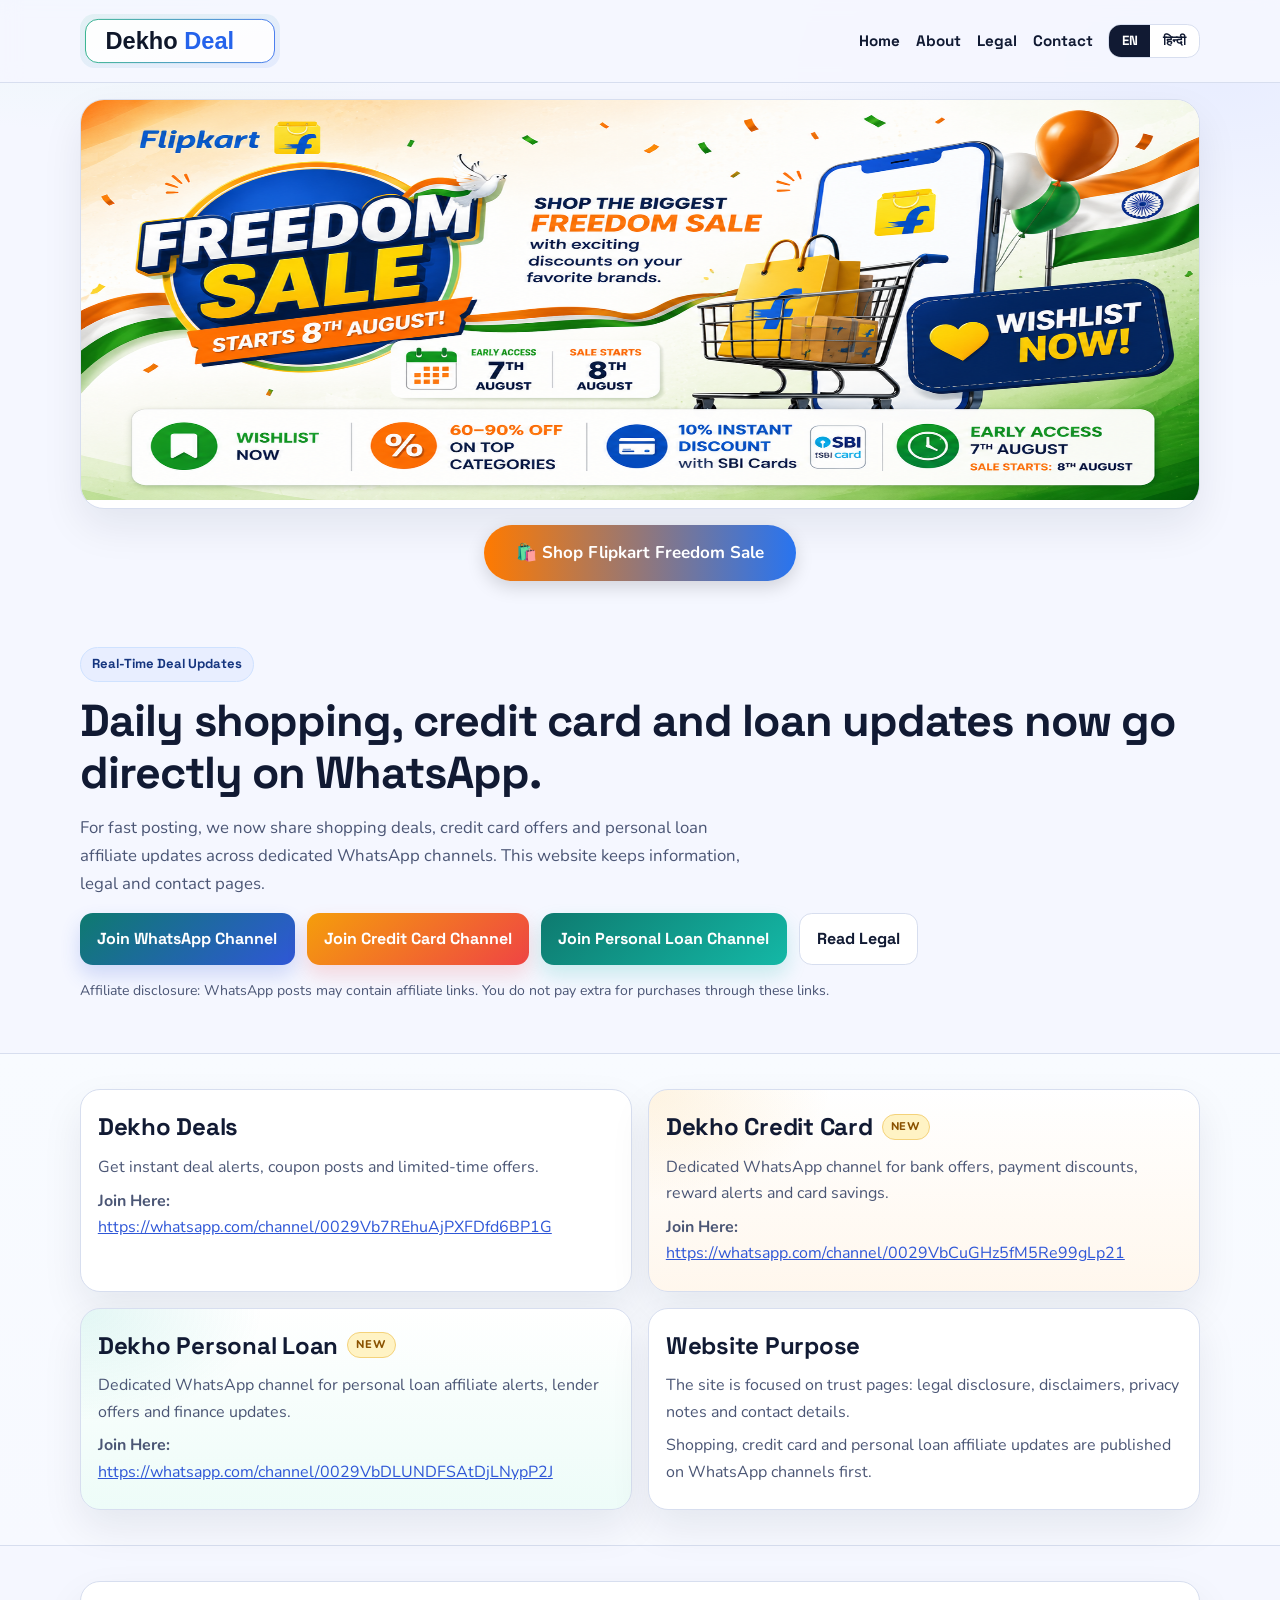
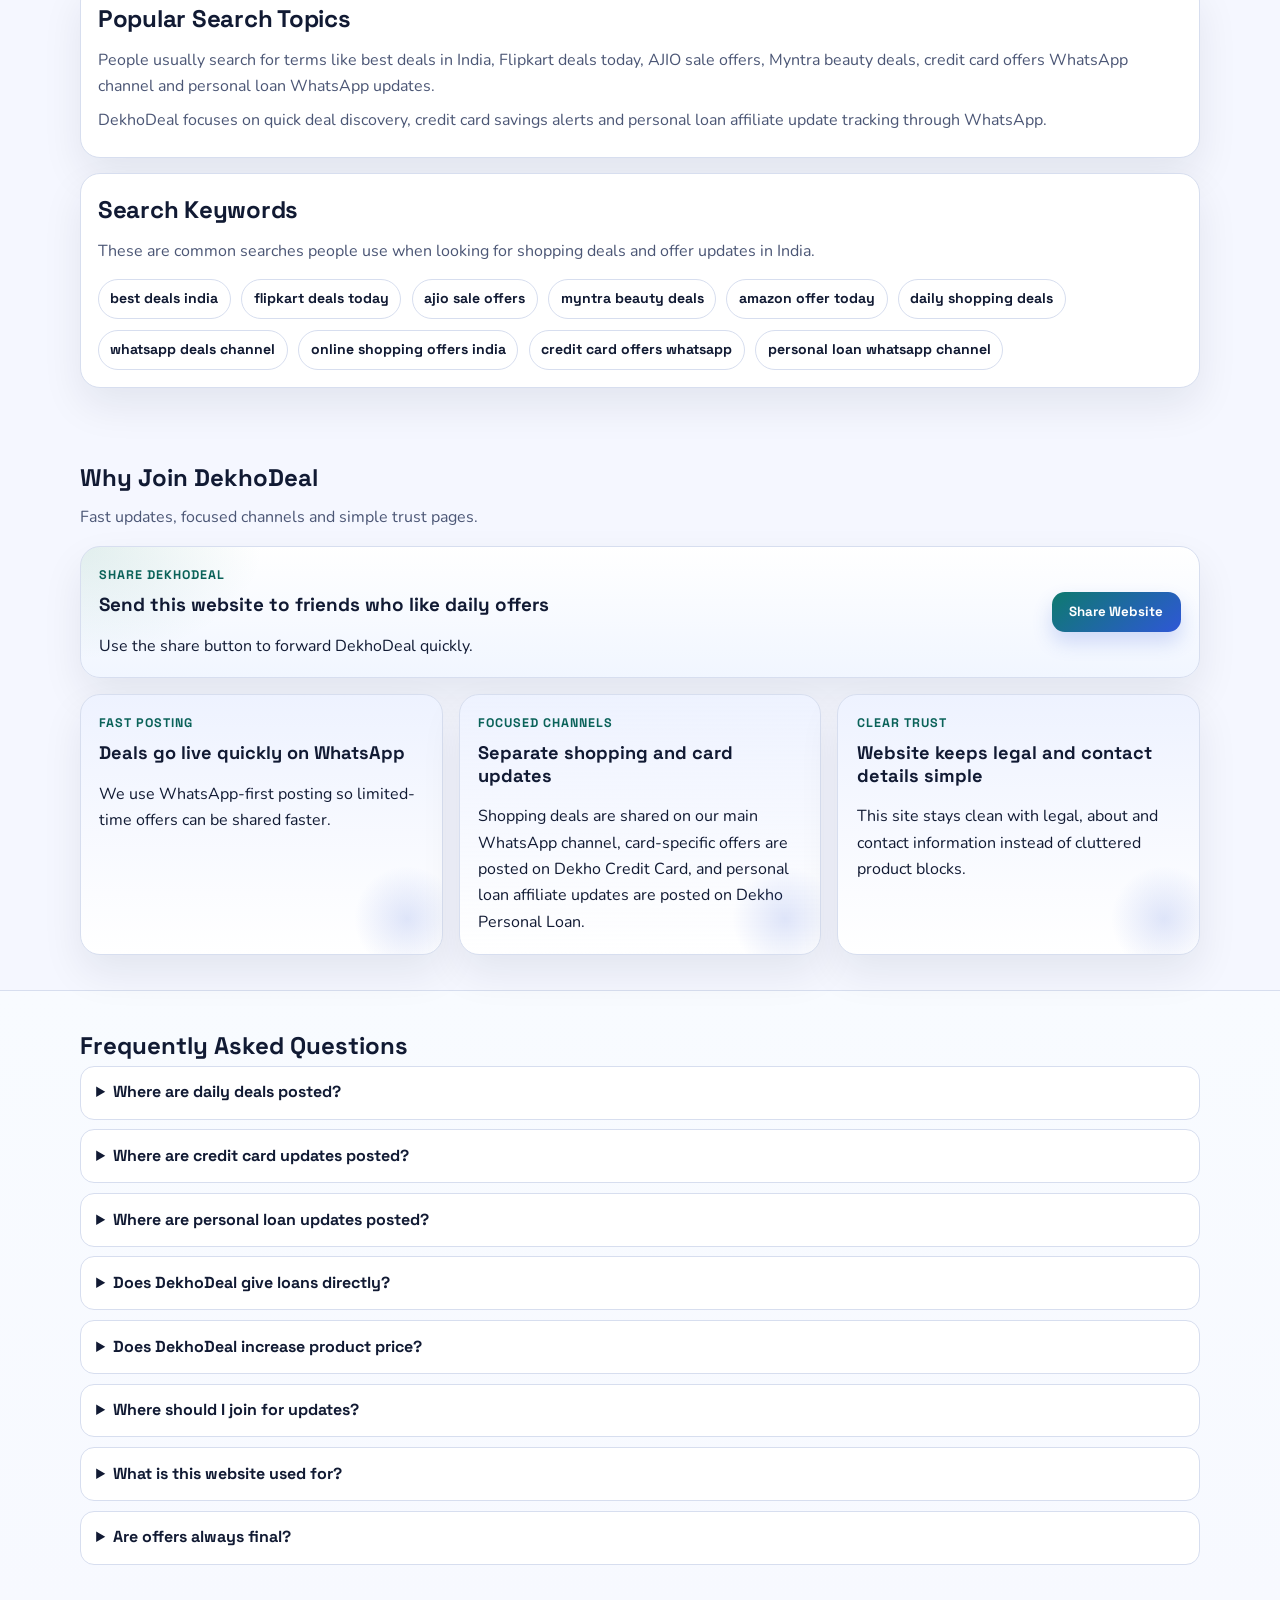
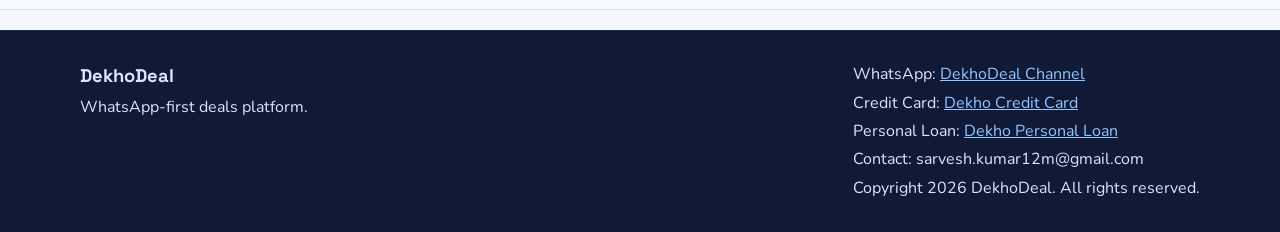
==== index.html @ 7fcf8aa0 "Add files via upload" ====
﻿<!doctype html>
<html lang="en">
<head>
  <meta charset="utf-8" />
  <meta name="viewport" content="width=device-width, initial-scale=1" />
  <title>DekhoDeal | Shopping Deals, Credit Card & Personal Loan WhatsApp Channels India</title>
  <meta name="description" content="DekhoDeal shares shopping deals, credit card offers and personal loan affiliate updates in India on WhatsApp. Get Flipkart, AJIO, Myntra, bank offers and finance alerts in real time." />
  <meta name="keywords" content="best deals india, whatsapp deals channel, credit card offers whatsapp, personal loan whatsapp channel, flipkart deals, ajio deals, myntra deals, shopping offers india, dekho deal" />
  <meta name="robots" content="index, follow" />
  <meta property="og:title" content="DekhoDeal | Shopping Deals, Credit Card & Personal Loan WhatsApp Channels India" />
  <meta property="og:description" content="Join DekhoDeal on WhatsApp for shopping deals, credit card offers and personal loan affiliate updates in real time." />
  <meta property="og:type" content="website" />
  <meta property="og:url" content="https://dekhodeal.website" />
  <meta name="theme-color" content="#0f172a" />
  <link rel="icon" type="image/svg+xml" href="favicon.svg" />
  <link rel="canonical" href="https://dekhodeal.website/" />
  <meta property="og:image" content="https://dekhodeal.website/social-share.svg" />
  <meta property="og:image:alt" content="DekhoDeal social share preview" />
  <meta property="og:site_name" content="DekhoDeal" />
  <meta name="twitter:card" content="summary_large_image" />
  <meta name="twitter:title" content="DekhoDeal | Shopping Deals, Credit Card & Personal Loan WhatsApp Channels India" />
  <meta name="twitter:description" content="Join DekhoDeal on WhatsApp for shopping deals, credit card offers and personal loan affiliate updates in real time." />
  <meta name="twitter:image" content="https://dekhodeal.website/social-share.svg" />
  <meta name="twitter:image:alt" content="DekhoDeal social share preview" />
  <link rel="stylesheet" href="styles.css" />
  <script type="application/ld+json">
  {
    "@context": "https://schema.org",
    "@type": "Organization",
    "name": "DekhoDeal",
    "url": "https://dekhodeal.website/",
    "logo": "https://dekhodeal.website/logo.svg",
    "sameAs": ["https://whatsapp.com/channel/0029Vb7REhuAjPXFDfd6BP1G", "https://whatsapp.com/channel/0029VbCuGHz5fM5Re99gLp21", "https://whatsapp.com/channel/0029VbDLUNDFSAtDjLNypP2J"],
    "founder": {
      "@type": "Person",
      "name": "Sarvesh Kumar"
    }
  }
  </script>
  <script type="application/ld+json">
  {
    "@context": "https://schema.org",
    "@type": "WebSite",
    "name": "DekhoDeal",
    "url": "https://dekhodeal.website/",
    "inLanguage": ["en", "hi"],
    "about": "Shopping deals and coupon updates in India"
  }
  </script>
  <script type="application/ld+json">
  {
    "@context": "https://schema.org",
    "@type": "FAQPage",
    "mainEntity": [
      {
        "@type": "Question",
        "name": "Where are daily deals posted?",
        "acceptedAnswer": {
          "@type": "Answer",
          "text": "Daily deals are posted on our WhatsApp channel."
        }
      },
      {
        "@type": "Question",
        "name": "Where should I join for updates?",
        "acceptedAnswer": {
          "@type": "Answer",
          "text": "Join the official DekhoDeal WhatsApp channel for daily shopping deals and savings updates."
        }
      },
      {
        "@type": "Question",
        "name": "What is this website used for?",
        "acceptedAnswer": {
          "@type": "Answer",
          "text": "This website is used for trust pages, legal information, contact details and channel links. Active deals are shared on WhatsApp."
        }
      },
      {
        "@type": "Question",
        "name": "Where are credit card updates posted?",
        "acceptedAnswer": {
          "@type": "Answer",
          "text": "Credit card specific updates are shared on our Dekho Credit Card WhatsApp channel."
        }
      },
      {
        "@type": "Question",
        "name": "Where are personal loan updates posted?",
        "acceptedAnswer": {
          "@type": "Answer",
          "text": "Personal loan affiliate updates are shared on our Dekho Personal Loan WhatsApp channel."
        }
      },
      {
        "@type": "Question",
        "name": "Does DekhoDeal increase product price?",
        "acceptedAnswer": {
          "@type": "Answer",
          "text": "No. Affiliate commission does not add extra cost for buyers."
        }
      },
      {
        "@type": "Question",
        "name": "Are offers always final?",
        "acceptedAnswer": {
          "@type": "Answer",
          "text": "No. Offer validity, stock, eligibility and benefits are always subject to merchant or brand terms."
        }
      }
    ]
  }
  </script>
</head>
<body>
  <a class="skip-link" href="#main-content">Skip to content</a>

  <header class="site-header">
    <div class="container">
      <div class="brand-row">
        <a href="/" class="brand-home" aria-label="DekhoDeal Home">
          <img src="logo.svg" class="site-logo" alt="DekhoDeal logo" width="220" height="60" />
        </a>
      </div>
      <button class="menu-toggle" type="button" aria-expanded="false" aria-label="Toggle menu">
        <span class="menu-icon" aria-hidden="true">☰</span> <span data-en="Menu" data-hi="मेन्यू">Menu</span>
      </button>
      <nav aria-label="Primary" class="primary-nav">
        <ul class="nav-list">
          <li><a href="/" data-en="Home" data-hi="होम">Home</a></li>
          <li><a href="/about.html" data-en="About" data-hi="अबाउट">About</a></li>
          <li><a href="/legal.html" data-en="Legal" data-hi="लीगल">Legal</a></li>
          <li><a href="/contact.html" data-en="Contact" data-hi="संपर्क">Contact</a></li>
        </ul>
        <div class="lang-toggle" aria-label="Language switch">
          <button type="button" class="lang-btn" data-lang-switch="en" aria-pressed="false">EN</button>
          <button type="button" class="lang-btn" data-lang-switch="hi" aria-pressed="false">हिन्दी</button>
        </div>
      </nav>
    </div>
  </header>

  <main id="main-content">
   <section class="promo-banner-section" aria-label="Featured promotion">
  <div class="container">

    <!-- Flipkart Freedom Sale Banner -->
    <a
      class="promo-banner-link"
      href="https://fkrt.co/ai3com"
      target="_blank"
      rel="noopener sponsored"
      data-en-title="Open Flipkart Freedom Sale"
      data-hi-title="Flipkart Freedom Sale खोलें"
      title="Open Flipkart Freedom Sale"
    >
      <img
        src="freedom-flipkart.png"
        class="freedom-banner-image"
        alt="Flipkart Freedom Sale – Starts 8th August"
        width="1123"
        height="400"
      />
    </a>

    <!-- Click Button -->
    <div class="promo-banner-cta">
      <a
        href="https://fkrt.co/ai3com"
        target="_blank"
        rel="noopener sponsored"
        class="freedom-sale-button"
      >
        🛍️ Shop Flipkart Freedom Sale
      </a>
    </div>

  </div>
</section>
    <section class="hero">
      <div class="container hero-grid one-col">
        <div>
          <p class="eyebrow" data-en="Real-Time Deal Updates" data-hi="रियल-टाइम डील अपडेट्स">Real-Time Deal Updates</p>
          <h1 data-en="Daily shopping, credit card and loan updates now go directly on WhatsApp." data-hi="अब सभी डेली डील्स सीधे व्हाट्सऐप पर पोस्ट होती हैं।">Daily shopping, credit card and loan updates now go directly on WhatsApp.</h1>
          <p class="hero-copy" data-en="For fast posting, we now share shopping deals, credit card offers and personal loan affiliate updates across dedicated WhatsApp channels. This website keeps information, legal and contact pages." data-hi="तेजी से पोस्ट करने के लिए हमने मुख्य डील अपडेट्स अपने व्हाट्सऐप चैनल पर शिफ्ट कर दिए हैं। यह वेबसाइट अब जानकारी, लीगल और संपर्क पेज के लिए है।">For fast posting, we now share shopping deals, credit card offers and personal loan affiliate updates across dedicated WhatsApp channels. This website keeps information, legal and contact pages.</p>
          <div class="hero-actions">
            <a class="btn btn-primary" href="https://whatsapp.com/channel/0029Vb7REhuAjPXFDfd6BP1G" target="_blank" rel="noopener" data-en="Join WhatsApp Channel" data-hi="व्हाट्सऐप चैनल जॉइन करें">Join WhatsApp Channel</a>
            <a class="btn btn-card" href="https://whatsapp.com/channel/0029VbCuGHz5fM5Re99gLp21" target="_blank" rel="noopener" data-en="Join Credit Card Channel" data-hi="क्रेडिट कार्ड चैनल जॉइन करें">Join Credit Card Channel</a>
            <a class="btn btn-loan" href="https://whatsapp.com/channel/0029VbDLUNDFSAtDjLNypP2J" target="_blank" rel="noopener" data-en="Join Personal Loan Channel" data-hi="पर्सनल लोन चैनल जॉइन करें">Join Personal Loan Channel</a>
            <a class="btn btn-muted" href="/legal.html" data-en="Read Legal" data-hi="लीगल पढ़ें">Read Legal</a>
          </div>
          <p class="disclaimer" data-en="Affiliate disclosure: WhatsApp posts may contain affiliate links. You do not pay extra for purchases through these links." data-hi="एफिलिएट डिस्क्लोजर: व्हाट्सऐप पोस्ट में एफिलिएट लिंक हो सकते हैं। इन लिंक से खरीदने पर आपको अतिरिक्त भुगतान नहीं करना पड़ता।">Affiliate disclosure: WhatsApp posts may contain affiliate links. You do not pay extra for purchases through these links.</p>
        </div>
      </div>
    </section>    <section class="section alt">
      <div class="container quick-links channel-grid">
        <article class="info-card">
          <div class="info-card-title-row">
            <h2 data-en="Dekho Deals" data-hi="देखो डील्स">Dekho Deals</h2>
          </div>
          <p data-en="Get instant deal alerts, coupon posts and limited-time offers." data-hi="इंस्टेंट डील अलर्ट, कूपन पोस्ट और लिमिटेड-टाइम ऑफर पाएं।">Get instant deal alerts, coupon posts and limited-time offers.</p>
          <p><strong data-en="Join Here:" data-hi="यहाँ जुड़ें:">Join Here:</strong> <a href="https://whatsapp.com/channel/0029Vb7REhuAjPXFDfd6BP1G" target="_blank" rel="noopener">https://whatsapp.com/channel/0029Vb7REhuAjPXFDfd6BP1G</a></p>
        </article>
        <article class="info-card info-card-accent">
          <div class="info-card-title-row">
            <h2 data-en="Dekho Credit Card" data-hi="देखो क्रेडिट कार्ड">Dekho Credit Card</h2>
            <span class="channel-badge">NEW</span>
          </div>
          <p data-en="Dedicated WhatsApp channel for bank offers, payment discounts, reward alerts and card savings." data-hi="बैंक ऑफर्स, पेमेंट डिस्काउंट्स, reward alerts और card savings के लिए dedicated WhatsApp channel।">Dedicated WhatsApp channel for bank offers, payment discounts, reward alerts and card savings.</p>
          <p><strong data-en="Join Here:" data-hi="यहाँ जुड़ें:">Join Here:</strong> <a href="https://whatsapp.com/channel/0029VbCuGHz5fM5Re99gLp21" target="_blank" rel="noopener">https://whatsapp.com/channel/0029VbCuGHz5fM5Re99gLp21</a></p>
        </article>
        <article class="info-card info-card-loan">
          <div class="info-card-title-row">
            <h2 data-en="Dekho Personal Loan" data-hi="देखो पर्सनल लोन">Dekho Personal Loan</h2>
            <span class="channel-badge">NEW</span>
          </div>
          <p data-en="Dedicated WhatsApp channel for personal loan affiliate alerts, lender offers and finance updates." data-hi="पर्सनल लोन affiliate alerts, lender offers और finance updates के लिए dedicated WhatsApp channel।">Dedicated WhatsApp channel for personal loan affiliate alerts, lender offers and finance updates.</p>
          <p><strong data-en="Join Here:" data-hi="यहाँ जुड़ें:">Join Here:</strong> <a href="https://whatsapp.com/channel/0029VbDLUNDFSAtDjLNypP2J" target="_blank" rel="noopener">https://whatsapp.com/channel/0029VbDLUNDFSAtDjLNypP2J</a></p>
        </article>
        <article class="info-card">
          <div class="info-card-title-row">
            <h2 data-en="Website Purpose" data-hi="वेबसाइट का उद्देश्य">Website Purpose</h2>
          </div>
          <p data-en="The site is focused on trust pages: legal disclosure, disclaimers, privacy notes and contact details." data-hi="यह साइट ट्रस्ट पेज पर केंद्रित है: लीगल डिस्क्लोजर, डिस्क्लेमर, प्राइवेसी नोट्स और संपर्क जानकारी।">The site is focused on trust pages: legal disclosure, disclaimers, privacy notes and contact details.</p>
          <p data-en="Shopping, credit card and personal loan affiliate updates are published on WhatsApp channels first." data-hi="शॉपिंग, क्रेडिट कार्ड और पर्सनल लोन affiliate updates सबसे पहले WhatsApp channels पर पब्लिश होती हैं।">Shopping, credit card and personal loan affiliate updates are published on WhatsApp channels first.</p>
        </article>
      </div>
    </section>

    <section class="section">
      <div class="container stack-sections">
        <article class="info-card">
          <h2 data-en="Popular Search Topics" data-hi="लोकप्रिय सर्च विषय">Popular Search Topics</h2>
          <p data-en="People usually search for terms like best deals in India, Flipkart deals today, AJIO sale offers, Myntra beauty deals, credit card offers WhatsApp channel and personal loan WhatsApp updates." data-hi="लोग आमतौर पर best deals in India, Flipkart deals today, AJIO sale offers, Myntra beauty deals और WhatsApp shopping deals channel जैसे शब्द खोजते हैं।">People usually search for terms like best deals in India, Flipkart deals today, AJIO sale offers, Myntra beauty deals, credit card offers WhatsApp channel and personal loan WhatsApp updates.</p>
          <p data-en="DekhoDeal focuses on quick deal discovery, credit card savings alerts and personal loan affiliate update tracking through WhatsApp." data-hi="DekhoDeal व्हाट्सऐप के जरिए तेज डील डिस्कवरी और डेली ऑफर ट्रैकिंग पर फोकस करता है।">DekhoDeal focuses on quick deal discovery, credit card savings alerts and personal loan affiliate update tracking through WhatsApp.</p>
        </article>
        <article class="info-card keyword-cloud-card">
          <h2 data-en="Search Keywords" data-hi="सर्च कीवर्ड्स">Search Keywords</h2>
          <p data-en="These are common searches people use when looking for shopping deals and offer updates in India." data-hi="ये common searches हैं जो लोग India me shopping deals aur offer updates ढूंढते समय use करते हैं।">These are common searches people use when looking for shopping deals and offer updates in India.</p>
          <div class="keyword-cloud">
            <span class="keyword-pill">best deals india</span>
            <span class="keyword-pill">flipkart deals today</span>
            <span class="keyword-pill">ajio sale offers</span>
            <span class="keyword-pill">myntra beauty deals</span>
            <span class="keyword-pill">amazon offer today</span>
            <span class="keyword-pill">daily shopping deals</span>
            <span class="keyword-pill">whatsapp deals channel</span>
            <span class="keyword-pill">online shopping offers india</span>
            <span class="keyword-pill">credit card offers whatsapp</span>
            <span class="keyword-pill">personal loan whatsapp channel</span>
          </div>
        </article>
      </div>
    </section>

    <section class="section">
      <div class="container">
        <div class="section-head">
          <h2 data-en="Why Join DekhoDeal" data-hi="Dekhodeal क्यों जॉइन करें">Why Join DekhoDeal</h2>
          <p data-en="Fast updates, focused channels and simple trust pages." data-hi="फास्ट अपडेट्स, फोकस्ड चैनल्स और सिंपल ट्रस्ट पेज।">Fast updates, focused channels and simple trust pages.</p>
        </div>
        <div class="share-banner">
          <div>
            <p class="feature-kicker" data-en="Share DekhoDeal" data-hi="Dekhodeal शेयर करें">Share DekhoDeal</p>
            <h3 data-en="Send this website to friends who like daily offers" data-hi="इस वेबसाइट को उन दोस्तों तक भेजें जिन्हें daily offers पसंद हैं">Send this website to friends who like daily offers</h3>
            <p data-en="Use the share button to forward DekhoDeal quickly." data-hi="Dekhodeal ko जल्दी forward करने के लिए share button use करें।">Use the share button to forward DekhoDeal quickly.</p>
          </div>
          <div class="share-banner-actions">
            <button type="button" class="btn btn-primary" data-share-site data-en="Share Website" data-hi="वेबसाइट शेयर करें">Share Website</button>
          </div>
        </div>
        <div class="feature-strip">
          <article class="feature-tile">
            <p class="feature-kicker" data-en="Fast Posting" data-hi="फास्ट पोस्टिंग">Fast Posting</p>
            <h3 data-en="Deals go live quickly on WhatsApp" data-hi="डील्स जल्दी व्हाट्सऐप पर लाइव होती हैं">Deals go live quickly on WhatsApp</h3>
            <p data-en="We use WhatsApp-first posting so limited-time offers can be shared faster." data-hi="हम WhatsApp-first posting use करते हैं ताकि limited-time offers जल्दी share किए जा सकें।">We use WhatsApp-first posting so limited-time offers can be shared faster.</p>
          </article>
          <article class="feature-tile">
            <p class="feature-kicker" data-en="Focused Channels" data-hi="फोकस्ड चैनल्स">Focused Channels</p>
            <h3 data-en="Separate shopping and card updates" data-hi="अलग शॉपिंग और कार्ड अपडेट्स">Separate shopping and card updates</h3>
            <p data-en="Shopping deals are shared on our main WhatsApp channel, card-specific offers are posted on Dekho Credit Card, and personal loan affiliate updates are posted on Dekho Personal Loan." data-hi="शॉपिंग डील्स हमारे main WhatsApp channel पर और card-specific offers Dekho Credit Card पर शेयर होती हैं।">Shopping deals are shared on our main WhatsApp channel, card-specific offers are posted on Dekho Credit Card, and personal loan affiliate updates are posted on Dekho Personal Loan.</p>
          </article>
          <article class="feature-tile">
            <p class="feature-kicker" data-en="Clear Trust" data-hi="क्लियर ट्रस्ट">Clear Trust</p>
            <h3 data-en="Website keeps legal and contact details simple" data-hi="वेबसाइट लीगल और कॉन्टैक्ट डिटेल्स सिंपल रखती है">Website keeps legal and contact details simple</h3>
            <p data-en="This site stays clean with legal, about and contact information instead of cluttered product blocks." data-hi="यह साइट cluttered product blocks की जगह legal, about और contact information के साथ clean रहती है।">This site stays clean with legal, about and contact information instead of cluttered product blocks.</p>
          </article>
        </div>
      </div>
    </section>

    <section class="section alt">
      <div class="container">
        <div class="section-head">
          <h2 data-en="Frequently Asked Questions" data-hi="अक्सर पूछे जाने वाले सवाल">Frequently Asked Questions</h2>
        </div>
        <details>
          <summary data-en="Where are daily deals posted?" data-hi="डेली डील्स कहां पोस्ट होती हैं?">Where are daily deals posted?</summary>
          <p data-en="Daily deals are posted on our WhatsApp channel." data-hi="डेली डील्स हमारे व्हाट्सऐप चैनल पर पोस्ट होती हैं।">Daily deals are posted on our WhatsApp channel.</p>
        </details>
        <details>
          <summary data-en="Where are credit card updates posted?" data-hi="क्रेडिट कार्ड अपडेट्स कहां पोस्ट होती हैं?">Where are credit card updates posted?</summary>
          <p data-en="Credit card specific updates are shared on our Dekho Credit Card WhatsApp channel." data-hi="क्रेडिट कार्ड से जुड़ी अपडेट्स हमारे Dekho Credit Card WhatsApp channel पर शेयर होती हैं।">Credit card specific updates are shared on our Dekho Credit Card WhatsApp channel.</p>
        </details>
        <details>
          <summary data-en="Where are personal loan updates posted?" data-hi="पर्सनल लोन अपडेट्स कहां पोस्ट होती हैं?">Where are personal loan updates posted?</summary>
          <p data-en="Personal loan affiliate updates are shared on our Dekho Personal Loan WhatsApp channel." data-hi="पर्सनल लोन affiliate updates हमारे Dekho Personal Loan WhatsApp channel पर शेयर होती हैं।">Personal loan affiliate updates are shared on our Dekho Personal Loan WhatsApp channel.</p>
        </details>
        <details>
          <summary data-en="Does DekhoDeal give loans directly?" data-hi="क्या DekhoDeal खुद लोन देता है?">Does DekhoDeal give loans directly?</summary>
          <p data-en="No. DekhoDeal is not a lender, bank or NBFC. We only share affiliate or informational loan links from third-party providers." data-hi="नहीं। DekhoDeal कोई lender, bank या NBFC नहीं है। हम केवल third-party providers के affiliate या informational loan links share करते हैं।">No. DekhoDeal is not a lender, bank or NBFC. We only share affiliate or informational loan links from third-party providers.</p>
        </details>
        <details>
          <summary data-en="Does DekhoDeal increase product price?" data-hi="क्या DekhoDeal से प्रोडक्ट की कीमत बढ़ती है?">Does DekhoDeal increase product price?</summary>
          <p data-en="No. Affiliate commission does not add extra cost for buyers." data-hi="नहीं। एफिलिएट कमीशन से खरीदार की कीमत नहीं बढ़ती।">No. Affiliate commission does not add extra cost for buyers.</p>
        </details>
        <details>
          <summary data-en="Where should I join for updates?" data-hi="अपडेट्स के लिए मुझे कहाँ जुड़ना चाहिए?">Where should I join for updates?</summary>
          <p data-en="Join the official DekhoDeal WhatsApp channel for daily shopping deals and savings updates." data-hi="डेली शॉपिंग डील्स और सेविंग्स अपडेट्स के लिए official DekhoDeal WhatsApp channel जॉइन करें।">Join the official DekhoDeal WhatsApp channel for daily shopping deals and savings updates.</p>
        </details>
        <details>
          <summary data-en="What is this website used for?" data-hi="यह वेबसाइट किस काम के लिए है?">What is this website used for?</summary>
          <p data-en="This website is used for legal information, contact details, founder information and direct links to our WhatsApp channel. Active deals are posted on WhatsApp." data-hi="यह वेबसाइट लीगल जानकारी, संपर्क विवरण, फाउंडर जानकारी और हमारे व्हाट्सऐप चैनल के डायरेक्ट लिंक के लिए है। एक्टिव डील्स व्हाट्सऐप पर पोस्ट होती हैं।">This website is used for legal information, contact details, founder information and direct links to our WhatsApp channel. Active deals are posted on WhatsApp.</p>
        </details>
        <details>
          <summary data-en="Are offers always final?" data-hi="क्या ऑफर्स हमेशा फाइनल होते हैं?">Are offers always final?</summary>
          <p data-en="No. Prices, stock, offer validity, eligibility and benefits can change. Final terms are always decided by the merchant or brand." data-hi="नहीं। प्राइस, स्टॉक, ऑफर वैलिडिटी, पात्रता और बेनिफिट्स बदल सकते हैं। अंतिम शर्तें हमेशा मर्चेंट या ब्रांड तय करते हैं।">No. Prices, stock, offer validity, eligibility and benefits can change. Final terms are always decided by the merchant or brand.</p>
        </details>
      </div>
    </section>
  </main>

  <footer class="site-footer">
    <div class="container footer-grid">
      <div>
        <p class="brand-title">DekhoDeal</p>
        <p data-en="WhatsApp-first deals platform." data-hi="व्हाट्सऐप-फर्स्ट डील्स प्लेटफॉर्म।">WhatsApp-first deals platform.</p>
      </div>
      <div>
        <p><span data-en="WhatsApp:" data-hi="व्हाट्सऐप:">WhatsApp:</span> <a href="https://whatsapp.com/channel/0029Vb7REhuAjPXFDfd6BP1G" target="_blank" rel="noopener" style="color:#93c5fd;">DekhoDeal Channel</a></p>
        <p><span data-en="Credit Card:" data-hi="क्रेडिट कार्ड:">Credit Card:</span> <a href="https://whatsapp.com/channel/0029VbCuGHz5fM5Re99gLp21" target="_blank" rel="noopener" style="color:#93c5fd;">Dekho Credit Card</a></p>
        <p><span data-en="Personal Loan:" data-hi="पर्सनल लोन:">Personal Loan:</span> <a href="https://whatsapp.com/channel/0029VbDLUNDFSAtDjLNypP2J" target="_blank" rel="noopener" style="color:#93c5fd;">Dekho Personal Loan</a></p>
        <p><span data-en="Contact:" data-hi="संपर्क:">Contact:</span> sarvesh.kumar12m@gmail.com</p>
        <p><span data-en="Copyright" data-hi="कॉपीराइट">Copyright</span> <span id="year"></span> DekhoDeal. <span data-en="All rights reserved." data-hi="सभी अधिकार सुरक्षित।">All rights reserved.</span></p>
      </div>
    </div>
  </footer>

  <script src="script.js" defer></script>
</body>
</html>
---- styles.css ----
﻿@import url('https://fonts.googleapis.com/css2?family=Space+Grotesk:wght@400;500;700&family=Nunito:wght@400;600;700&display=swap');

:root {
  --bg: #f5f7ff;
  --bg-soft: #eef3ff;
  --surface: #ffffff;
  --surface-strong: #f8fbff;
  --text: #111a33;
  --muted: #4b5675;
  --line: #d7deef;
  --brand: #0e7a6f;
  --brand-strong: #0a6259;
  --accent: #2f57d7;
  --accent-soft: #e8eeff;
  --radius-lg: 20px;
  --radius-md: 14px;
  --shadow: 0 18px 40px rgba(17, 26, 51, 0.08);
}

* {
  box-sizing: border-box;
}

html,
body {
  margin: 0;
  padding: 0;
}

body {
  font-family: 'Nunito', 'Trebuchet MS', 'Segoe UI', sans-serif;
  color: var(--text);
  background:
    radial-gradient(1200px 500px at 8% -2%, #e6f6f4 0%, transparent 40%),
    radial-gradient(1000px 500px at 95% 2%, #e8edff 0%, transparent 44%),
    var(--bg);
  line-height: 1.65;
}

.skip-link {
  position: absolute;
  left: -9999px;
}

.skip-link:focus {
  left: 1rem;
  top: 1rem;
  z-index: 1000;
  background: var(--surface);
  border: 1px solid var(--line);
  border-radius: 0.6rem;
  padding: 0.5rem 0.7rem;
}

.container {
  width: min(1120px, 92%);
  margin: 0 auto;
}

.site-header {
  position: sticky;
  top: 0;
  z-index: 80;
  background: rgba(245, 247, 255, 0.9);
  backdrop-filter: blur(9px);
  border-bottom: 1px solid var(--line);
}

.site-header .container {
  display: flex;
  justify-content: space-between;
  align-items: center;
  gap: 1rem;
  padding: 0.85rem 0;
}

.brand-row {
  display: flex;
  align-items: center;
}

.brand-home {
  display: inline-flex;
  line-height: 0;
}

.site-logo {
  width: 200px;
  max-width: 100%;
  height: auto;
}

nav[aria-label="Primary"] {
  display: flex;
  align-items: center;
  gap: 0.9rem;
  flex-wrap: wrap;
}

.menu-toggle {
  display: none;
  border: 1px solid var(--line);
  background: var(--surface);
  color: var(--text);
  border-radius: 0.7rem;
  padding: 0.45rem 0.75rem;
  font-family: 'Space Grotesk', 'Segoe UI', sans-serif;
  font-weight: 700;
  cursor: pointer;
}

.menu-icon {
  margin-right: 0.35rem;
}

.nav-list {
  list-style: none;
  display: flex;
  align-items: center;
  gap: 1rem;
  margin: 0;
  padding: 0;
}

.nav-list a {
  text-decoration: none;
  color: var(--text);
  font-weight: 700;
  font-family: 'Space Grotesk', 'Segoe UI', sans-serif;
  font-size: 0.95rem;
  white-space: nowrap;
}

.nav-list a:hover {
  color: var(--accent);
}

.lang-toggle {
  display: inline-flex;
  border: 1px solid var(--line);
  border-radius: 0.8rem;
  overflow: hidden;
  background: var(--surface);
}

.lang-btn {
  border: 0;
  background: transparent;
  color: var(--text);
  font-weight: 700;
  font-family: 'Space Grotesk', 'Segoe UI', sans-serif;
  padding: 0.45rem 0.8rem;
  cursor: pointer;
}

.lang-btn.is-active {
  background: var(--text);
  color: #ffffff;
}

.promo-banner-section {
  padding: 1rem 0 0;
}

.promo-banner-link {
  display: block;
  border: 1px solid var(--line);
  border-radius: 24px;
  overflow: hidden;
  background: var(--surface);
  box-shadow: var(--shadow);
  text-decoration: none;
}

.promo-banner-link:hover {
  transform: translateY(-1px);
  transition: transform 0.2s ease;
}

.promo-banner-image {
  display: block;
  width: 100%;
  height: auto;
  object-fit: contain;
}
.promo-banner-cta {
  text-align: center;
  margin-top: 16px;
}

.freedom-sale-button {
  display: inline-block;
  padding: 14px 32px;
  border-radius: 999px;
  background: linear-gradient(90deg, #ff7a00, #2874f0);
  color: #fff;
  font-size: 17px;
  font-weight: 700;
  text-decoration: none;
  box-shadow: 0 6px 18px rgba(0, 0, 0, 0.15);
  transition: transform 0.2s ease, box-shadow 0.2s ease;
}

.freedom-sale-button:hover {
  transform: translateY(-2px);
  box-shadow: 0 8px 22px rgba(0, 0, 0, 0.2);
}
.hero {
  padding: 4.1rem 0 2.3rem;
}

.hero-compact {
  padding-bottom: 1.4rem;
}

.hero-grid {
  display: grid;
  grid-template-columns: 1.25fr 0.75fr;
  gap: 1.25rem;
}

.hero-grid.one-col {
  grid-template-columns: 1fr;
}

.eyebrow {
  display: inline-flex;
  margin: 0 0 0.85rem;
  padding: 0.35rem 0.7rem;
  border: 1px solid #cfe2ff;
  border-radius: 999px;
  background: var(--accent-soft);
  color: #15357f;
  font-size: 0.82rem;
  font-weight: 700;
  font-family: 'Space Grotesk', 'Segoe UI', sans-serif;
}

h1 {
  margin: 0;
  font-family: 'Space Grotesk', 'Segoe UI', sans-serif;
  font-size: clamp(1.8rem, 3.5vw, 3rem);
  line-height: 1.15;
  letter-spacing: -0.02em;
}

.hero-copy {
  margin: 1rem 0;
  max-width: 66ch;
  color: var(--muted);
  font-size: 1.05rem;
}

.hero-actions {
  display: flex;
  flex-wrap: wrap;
  gap: 0.75rem;
}

.btn {
  display: inline-flex;
  align-items: center;
  justify-content: center;
  border: 0;
  border-radius: 0.8rem;
  text-decoration: none;
  cursor: pointer;
  padding: 0.72rem 1.08rem;
  font-family: 'Space Grotesk', 'Segoe UI', sans-serif;
  font-weight: 700;
}

.btn-primary {
  color: #ffffff;
  background: linear-gradient(140deg, var(--brand), var(--accent));
  box-shadow: 0 10px 20px rgba(47, 87, 215, 0.2);
}

.btn-primary:hover {
  filter: brightness(0.96);
}

.btn-muted {
  color: var(--text);
  background: var(--surface);
  border: 1px solid var(--line);
}

.disclaimer {
  margin-top: 0.9rem;
  font-size: 0.88rem;
  color: var(--muted);
}

.section {
  padding: 2.2rem 0;
}

.alt {
  background: linear-gradient(180deg, var(--surface-strong), #f7f9ff);
  border-top: 1px solid var(--line);
  border-bottom: 1px solid var(--line);
}

.section-head h2 {
  margin: 0;
  font-family: 'Space Grotesk', 'Segoe UI', sans-serif;
}

.section-head p {
  margin: 0.35rem 0 1rem;
  color: var(--muted);
}

.quick-links {
  display: grid;
  grid-template-columns: repeat(2, minmax(0, 1fr));
  gap: 1rem;
}

.one-col-grid {
  grid-template-columns: 1fr;
}

.stack-sections {
  display: grid;
  gap: 0.9rem;
}

.keyword-cloud-card {
  background:
    linear-gradient(180deg, rgba(255, 255, 255, 0.98), rgba(242, 247, 255, 0.98));
}

.keyword-cloud {
  display: flex;
  flex-wrap: wrap;
  gap: 0.65rem;
  margin-top: 0.9rem;
}

.keyword-pill {
  display: inline-flex;
  align-items: center;
  padding: 0.48rem 0.72rem;
  border: 1px solid var(--line);
  border-radius: 999px;
  background: #ffffff;
  color: var(--text);
  font-size: 0.88rem;
  font-weight: 700;
  font-family: 'Space Grotesk', 'Segoe UI', sans-serif;
}

.feature-strip {
  display: grid;
  grid-template-columns: repeat(3, minmax(0, 1fr));
  gap: 1rem;
}

.share-banner {
  display: grid;
  grid-template-columns: 1.35fr auto;
  gap: 1rem;
  align-items: center;
  margin-bottom: 1rem;
  padding: 1.1rem 1.15rem;
  border: 1px solid var(--line);
  border-radius: var(--radius-lg);
  background:
    radial-gradient(260px 160px at 0% 0%, rgba(14, 122, 111, 0.12), transparent 70%),
    linear-gradient(180deg, rgba(255, 255, 255, 0.98), rgba(241, 246, 255, 0.98));
  box-shadow: var(--shadow);
}

.share-banner h3 {
  margin: 0 0 0.42rem;
  font-size: 1.18rem;
  line-height: 1.25;
  font-family: 'Space Grotesk', 'Segoe UI', sans-serif;
}

.share-banner p:last-child {
  margin-bottom: 0;
}

.share-banner-actions {
  display: flex;
  align-items: center;
  justify-content: flex-end;
}

.feature-tile {
  position: relative;
  background:
    linear-gradient(180deg, rgba(232, 238, 255, 0.75), rgba(255, 255, 255, 0.98)),
    var(--surface);
  border: 1px solid var(--line);
  border-radius: var(--radius-lg);
  box-shadow: var(--shadow);
  padding: 1.15rem;
  overflow: hidden;
}

.feature-tile::after {
  content: "";
  position: absolute;
  inset: auto -20px -20px auto;
  width: 110px;
  height: 110px;
  border-radius: 999px;
  background: radial-gradient(circle, rgba(47, 87, 215, 0.15), transparent 68%);
}

.feature-kicker {
  margin: 0 0 0.5rem;
  color: var(--brand-strong);
  font-size: 0.78rem;
  font-weight: 800;
  letter-spacing: 0.08em;
  text-transform: uppercase;
  font-family: 'Space Grotesk', 'Segoe UI', sans-serif;
}

.feature-tile h3 {
  margin: 0 0 0.45rem;
  font-size: 1.14rem;
  line-height: 1.25;
  font-family: 'Space Grotesk', 'Segoe UI', sans-serif;
}

.feature-tile p:last-child {
  margin-bottom: 0;
}

.info-card {
  background: var(--surface);
  border: 1px solid var(--line);
  border-radius: var(--radius-lg);
  box-shadow: var(--shadow);
  padding: 1.05rem;
}

.info-card h2,
.legal-block h2,
.deal-post h2 {
  margin: 0 0 0.5rem;
  font-family: 'Space Grotesk', 'Segoe UI', sans-serif;
  letter-spacing: -0.01em;
}

.info-card p,
.legal-block p,
.deal-post p {
  margin: 0.45rem 0;
  color: var(--muted);
}

.info-card a,
.legal-block a,
.deal-post a {
  color: var(--accent);
  text-decoration: underline;
  overflow-wrap: anywhere;
}

.legal-block h2 {
  font-size: 1.08rem;
}

.founder-layout {
  display: grid;
  grid-template-columns: 260px 1fr;
  gap: 1rem;
  align-items: start;
}

.profile-showcase,
.contact-hero-card {
  display: grid;
  grid-template-columns: minmax(240px, 320px) 1fr;
  gap: 1.25rem;
  align-items: center;
  background:
    radial-gradient(260px 180px at 0% 0%, rgba(14, 122, 111, 0.1), transparent 70%),
    linear-gradient(180deg, rgba(255, 255, 255, 0.98), rgba(240, 245, 255, 0.98));
  border: 1px solid var(--line);
  border-radius: 26px;
  box-shadow: var(--shadow);
  padding: 1.2rem;
}

.profile-media {
  display: flex;
  justify-content: center;
}

.profile-copy h2,
.contact-hero-card h2 {
  margin: 0;
  font-size: clamp(1.5rem, 2.8vw, 2.25rem);
  line-height: 1.15;
  font-family: 'Space Grotesk', 'Segoe UI', sans-serif;
}

.profile-tag {
  display: inline-flex;
  margin: 0 0 0.7rem;
  padding: 0.36rem 0.72rem;
  border: 1px solid #bfe0db;
  border-radius: 999px;
  background: #eefbf8;
  color: var(--brand-strong);
  font-size: 0.8rem;
  font-weight: 800;
  font-family: 'Space Grotesk', 'Segoe UI', sans-serif;
}

.profile-lead {
  margin: 0.9rem 0 1rem;
  color: var(--muted);
  font-size: 1.03rem;
}

.profile-pills,
.contact-badges {
  display: flex;
  flex-wrap: wrap;
  gap: 0.7rem;
}

.profile-pill {
  display: inline-flex;
  align-items: center;
  gap: 0.25rem;
  padding: 0.55rem 0.75rem;
  border: 1px solid var(--line);
  border-radius: 999px;
  background: rgba(255, 255, 255, 0.88);
  color: var(--text);
  font-size: 0.92rem;
}

.profile-pill a {
  color: var(--accent);
  text-decoration: none;
}

.premium-grid {
  display: grid;
  grid-template-columns: repeat(2, minmax(0, 1fr));
  gap: 1rem;
}

.premium-card {
  position: relative;
  background:
    linear-gradient(180deg, rgba(255, 255, 255, 0.98), rgba(245, 248, 255, 0.98));
  border: 1px solid var(--line);
  border-radius: 22px;
  box-shadow: var(--shadow);
  padding: 1.15rem;
  overflow: hidden;
}

.premium-card::before {
  content: "";
  position: absolute;
  inset: 0 auto auto 0;
  width: 100%;
  height: 4px;
  background: linear-gradient(90deg, var(--brand), var(--accent));
}

.premium-card h3 {
  margin: 0 0 0.45rem;
  font-size: 1.18rem;
  line-height: 1.25;
  font-family: 'Space Grotesk', 'Segoe UI', sans-serif;
}

.premium-card p {
  margin: 0.45rem 0;
  color: var(--muted);
}

.premium-card a {
  color: var(--accent);
  text-decoration: underline;
  overflow-wrap: anywhere;
}

.founder-photo {
  width: min(260px, 100%);
  height: auto;
  border-radius: 1rem;
  border: 1px solid var(--line);
  box-shadow: 0 10px 20px rgba(17, 26, 51, 0.08);
}

.legal-list,
.text-links {
  margin: 0;
  padding-left: 1.1rem;
}

.legal-list li,
.text-links li {
  margin-bottom: 0.42rem;
}

.text-feed {
  background: var(--surface);
  border: 1px solid var(--line);
  border-radius: var(--radius-lg);
  box-shadow: var(--shadow);
  padding: 1rem;
}

.deal-post h2 {
  font-size: clamp(1.12rem, 2.4vw, 1.48rem);
}

.post-meta {
  margin: 0 0 0.56rem;
  font-size: 0.86rem;
  color: #6a7695;
}

.post-meta time {
  font-weight: 700;
}

.post-sep {
  border: 0;
  border-top: 2px dashed var(--line);
  margin: 1.2rem 0;
}

details {
  background: var(--surface);
  border: 1px solid var(--line);
  border-radius: var(--radius-md);
  padding: 0.8rem 0.95rem;
  margin-bottom: 0.6rem;
}

summary {
  cursor: pointer;
  font-weight: 700;
  font-family: 'Space Grotesk', 'Segoe UI', sans-serif;
}

.site-footer {
  margin-top: 1.2rem;
  background: #101a36;
  color: #dbe4ff;
  border-top: 1px solid #1a2a55;
  padding: 1.8rem 0;
}

.footer-grid {
  display: grid;
  grid-template-columns: 1fr auto;
  gap: 1rem;
}

.site-footer p {
  margin: 0.12rem 0;
}

.brand-title {
  margin: 0;
  font-family: 'Space Grotesk', 'Segoe UI', sans-serif;
  font-weight: 700;
  font-size: 1.15rem;
}

@media (max-width: 920px) {
  .site-header .container {
    flex-wrap: wrap;
    align-items: center;
  }

  .brand-row {
    flex: 1 1 auto;
    min-width: 0;
  }

  .menu-toggle {
    display: inline-flex;
    align-items: center;
    margin-left: auto;
    flex: 0 0 auto;
  }

  nav.primary-nav {
    width: 100%;
    display: none;
    flex-direction: column;
    align-items: stretch;
    gap: 0.45rem;
  }

  nav.primary-nav[hidden] {
    display: none !important;
  }

  .site-header.nav-open nav.primary-nav {
    display: flex;
  }

  .nav-list {
    flex-wrap: wrap;
    gap: 0.55rem;
  }

  .nav-list li {
    flex: 1 1 calc(50% - 0.55rem);
  }

  .nav-list a {
    display: flex;
    align-items: center;
    justify-content: center;
    border: 1px solid var(--line);
    background: var(--surface);
    border-radius: 999px;
    padding: 0.35rem 0.62rem;
    font-size: 0.84rem;
  }

  .lang-toggle {
    align-self: flex-start;
  }

  .hero-grid,
  .feature-strip,
  .quick-links,
  .quick-links-three,
  .premium-grid,
  .footer-grid,
  .founder-layout,
  .profile-showcase,
  .contact-hero-card,
  .share-banner {
    grid-template-columns: 1fr;
  }

  .share-banner-actions {
    justify-content: flex-start;
  }
}

@media (max-width: 560px) {
  .hero {
    padding-top: 3.4rem;
  }

  .site-logo {
    width: 168px;
  }

  .text-feed,
  .info-card {
    padding: 0.9rem;
  }

}





.quick-links-three {
  grid-template-columns: repeat(3, minmax(0, 1fr));
}

.info-card-accent {
  background:
    radial-gradient(260px 160px at 0% 0%, rgba(245, 158, 11, 0.12), transparent 70%),
    linear-gradient(180deg, rgba(255, 255, 255, 0.98), rgba(255, 247, 237, 0.98));
}

.btn-card {
  color: #ffffff;
  background: linear-gradient(140deg, #f59e0b, #ef4444);
  box-shadow: 0 10px 20px rgba(239, 68, 68, 0.18);
}

.btn-card:hover {
  filter: brightness(0.97);
}

@media (max-width: 920px) {
  .quick-links-three {
    grid-template-columns: 1fr;
  }
}

@media (max-width: 560px) {
  .quick-links-three .info-card {
    border-radius: 18px;
  }
}

.channel-grid {
  grid-template-columns: repeat(2, minmax(0, 1fr));
}

.info-card-title-row {
  display: flex;
  align-items: center;
  gap: 0.55rem;
  flex-wrap: wrap;
  margin-bottom: 0.35rem;
}

.info-card-title-row h2 {
  margin: 0;
}

.channel-badge {
  display: inline-flex;
  align-items: center;
  justify-content: center;
  padding: 0.18rem 0.5rem;
  border-radius: 999px;
  background: #fff3c4;
  color: #8a5200;
  border: 1px solid #f4d27a;
  font-size: 0.7rem;
  font-weight: 800;
  letter-spacing: 0.08em;
  text-transform: uppercase;
  font-family: '"'"'Space Grotesk'"'"', '"'"'Segoe UI'"'"', sans-serif;
}

.info-card-loan {
  background:
    radial-gradient(260px 160px at 0% 0%, rgba(20, 184, 166, 0.12), transparent 70%),
    linear-gradient(180deg, rgba(255, 255, 255, 0.98), rgba(237, 252, 248, 0.98));
}

.btn-loan {
  color: #ffffff;
  background: linear-gradient(140deg, #0e7a6f, #14b8a6);
  box-shadow: 0 10px 20px rgba(20, 184, 166, 0.2);
}

.btn-loan:hover {
  filter: brightness(0.97);
}

@media (max-width: 920px) {
  .channel-grid {
    grid-template-columns: 1fr;
  }
}
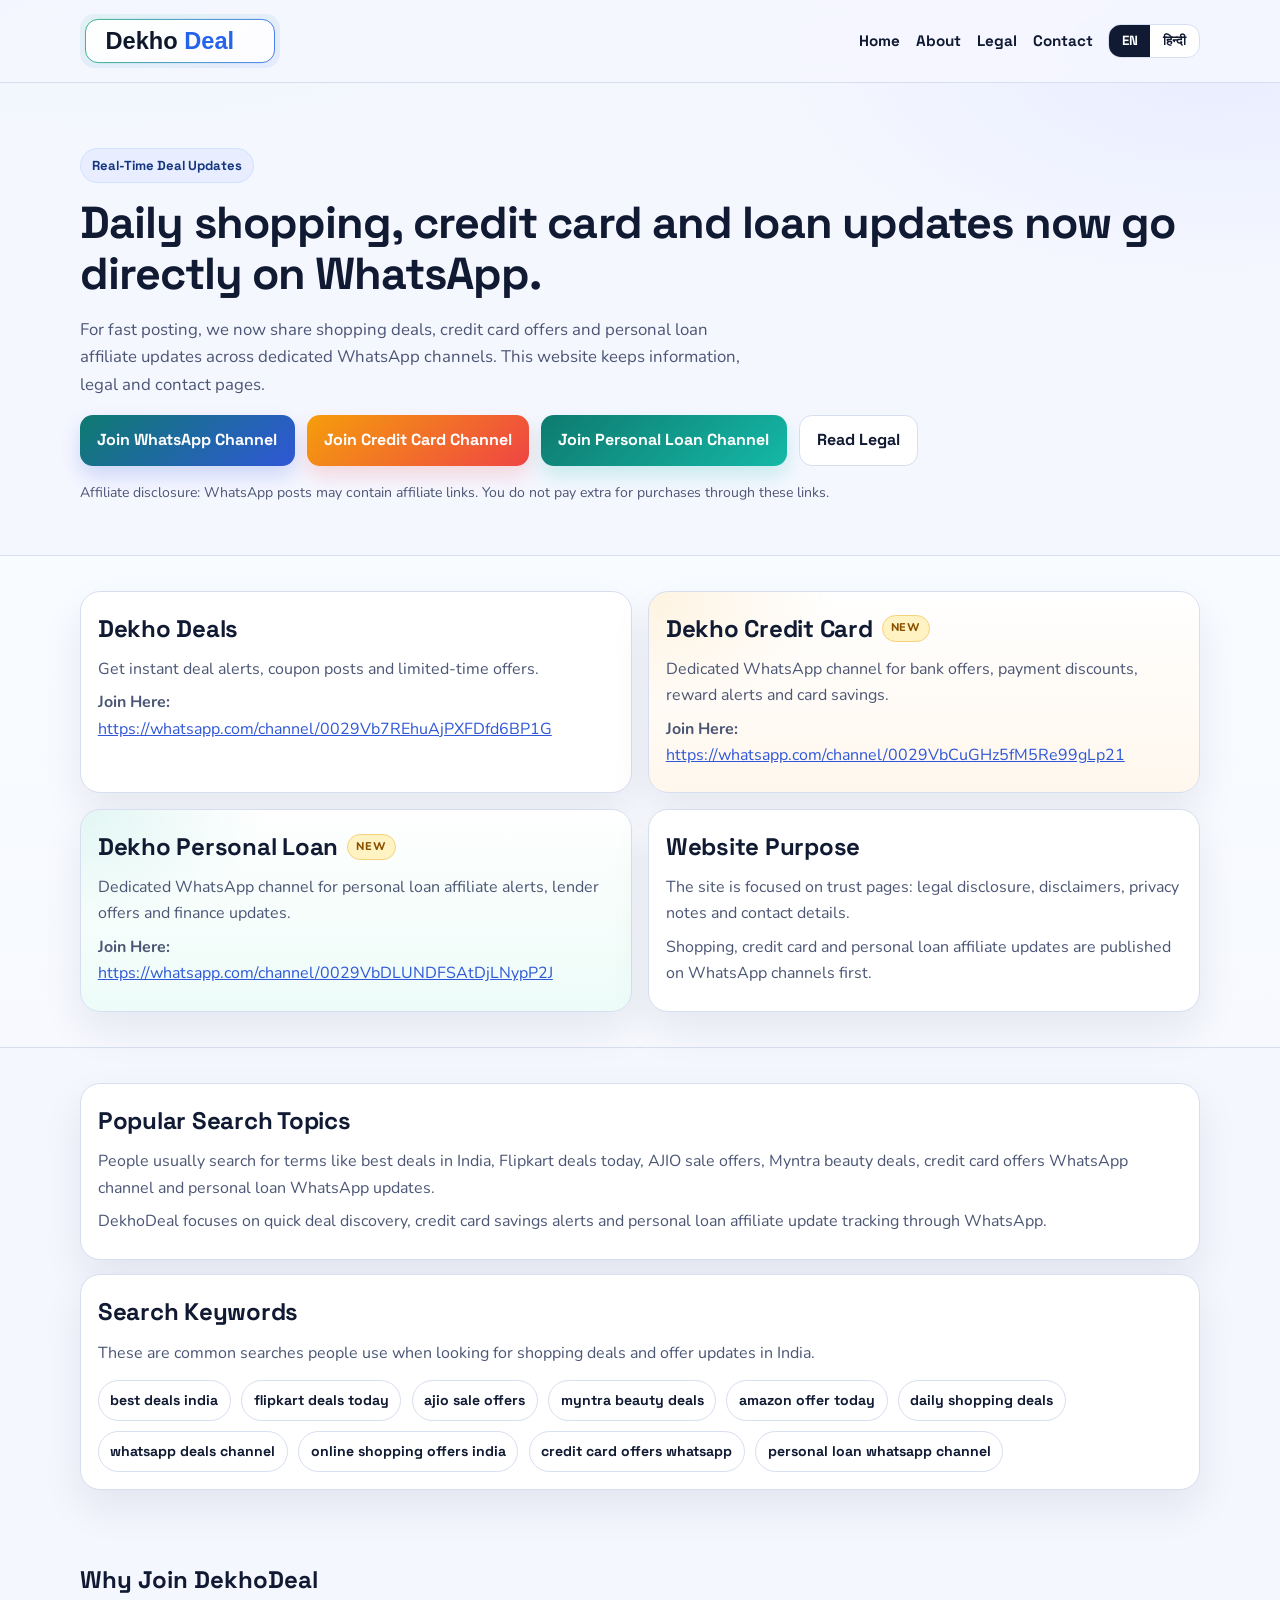
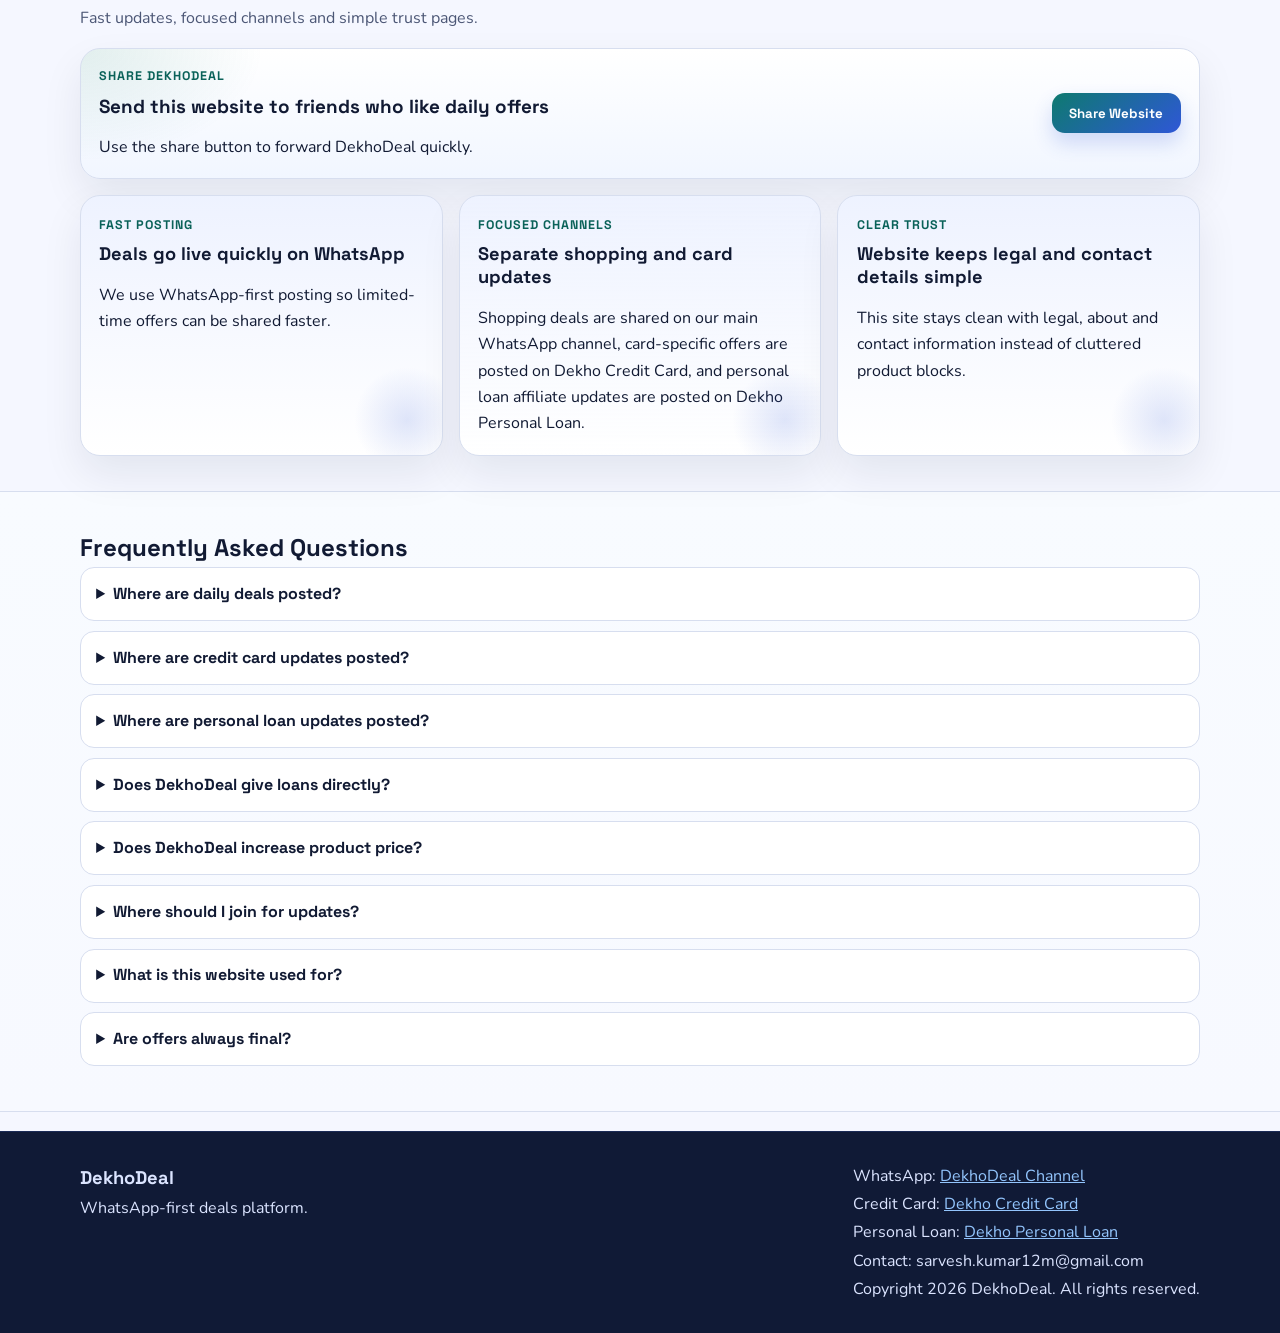
==== commit bafa7c23: "Add files via upload" ====
--- a/index.html
+++ b/index.html
@@ -141,42 +141,6 @@
   </header>
 
   <main id="main-content">
-   <section class="promo-banner-section" aria-label="Featured promotion">
-  <div class="container">
-
-    <!-- Flipkart Freedom Sale Banner -->
-    <a
-      class="promo-banner-link"
-      href="https://fkrt.co/ai3com"
-      target="_blank"
-      rel="noopener sponsored"
-      data-en-title="Open Flipkart Freedom Sale"
-      data-hi-title="Flipkart Freedom Sale खोलें"
-      title="Open Flipkart Freedom Sale"
-    >
-      <img
-        src="freedom-flipkart.png"
-        class="freedom-banner-image"
-        alt="Flipkart Freedom Sale – Starts 8th August"
-        width="1123"
-        height="400"
-      />
-    </a>
-
-    <!-- Click Button -->
-    <div class="promo-banner-cta">
-      <a
-        href="https://fkrt.co/ai3com"
-        target="_blank"
-        rel="noopener sponsored"
-        class="freedom-sale-button"
-      >
-        🛍️ Shop Flipkart Freedom Sale
-      </a>
-    </div>
-
-  </div>
-</section>
     <section class="hero">
       <div class="container hero-grid one-col">
         <div>
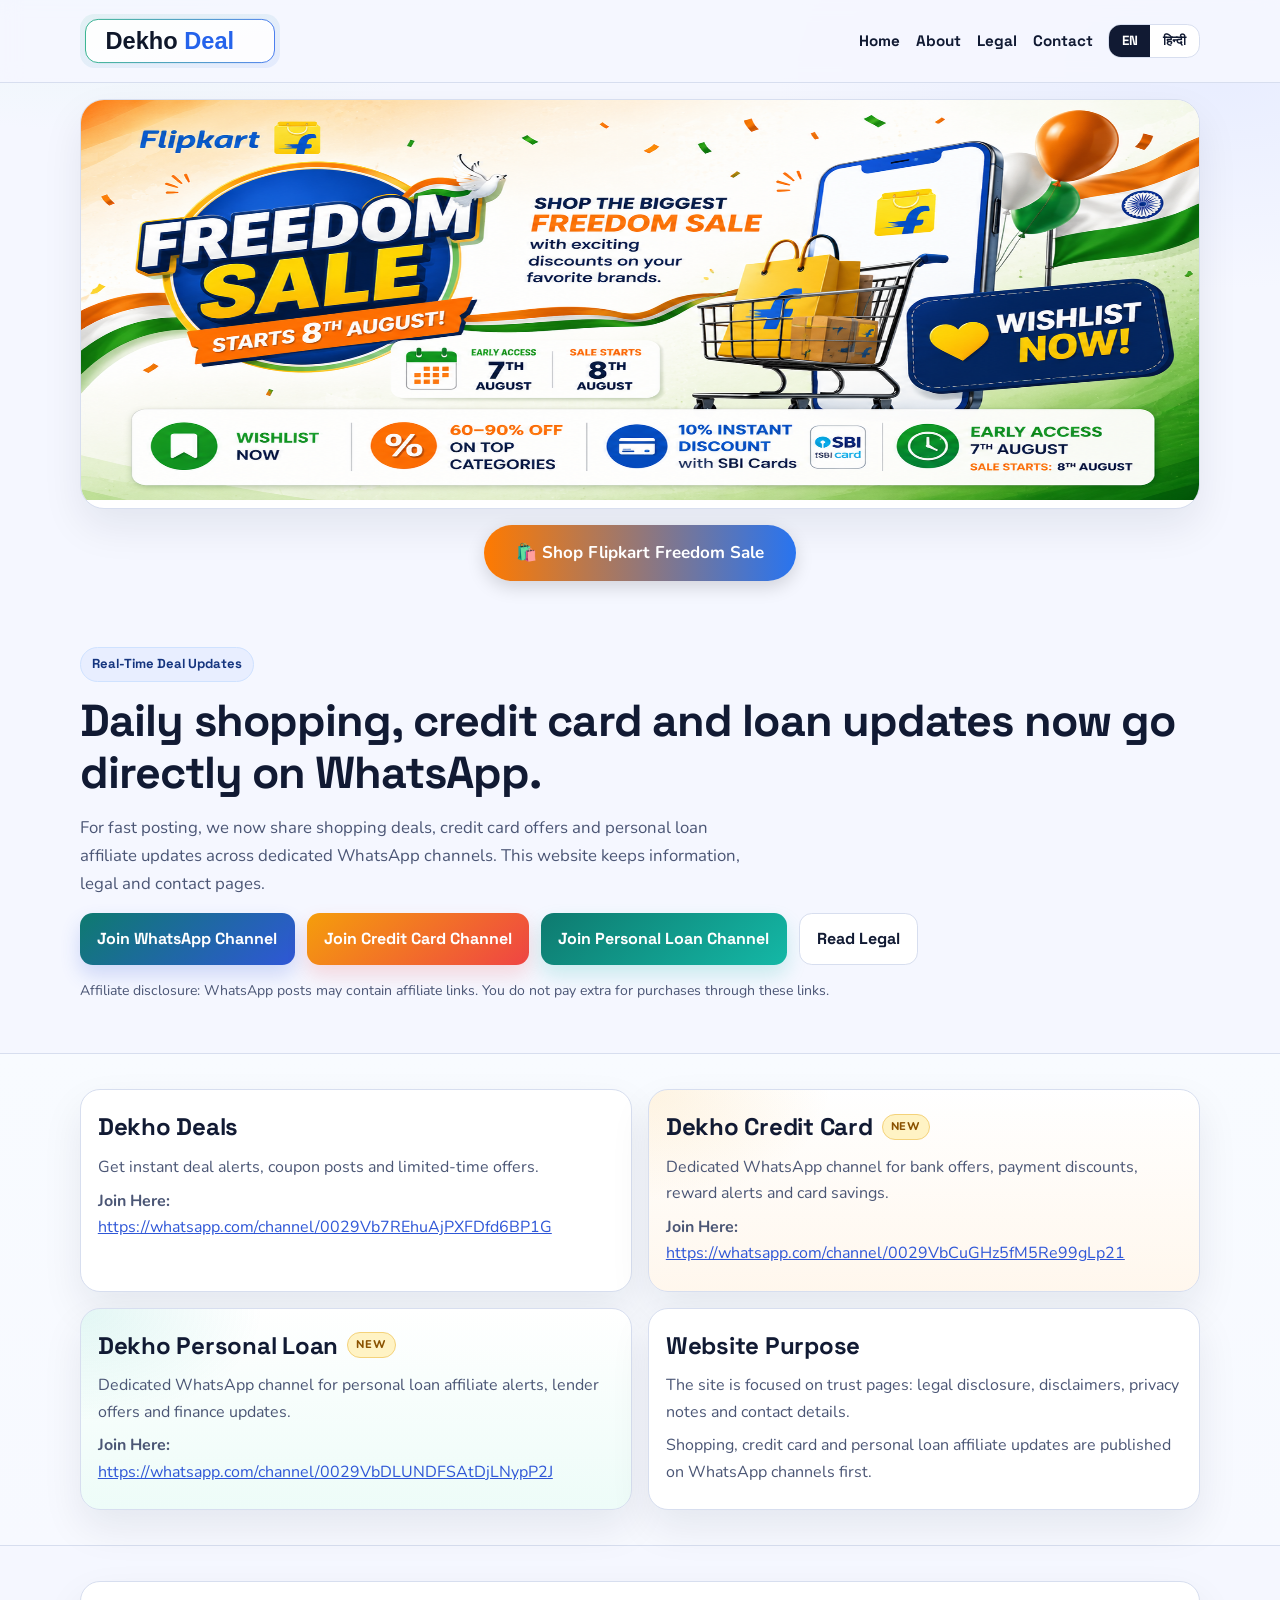
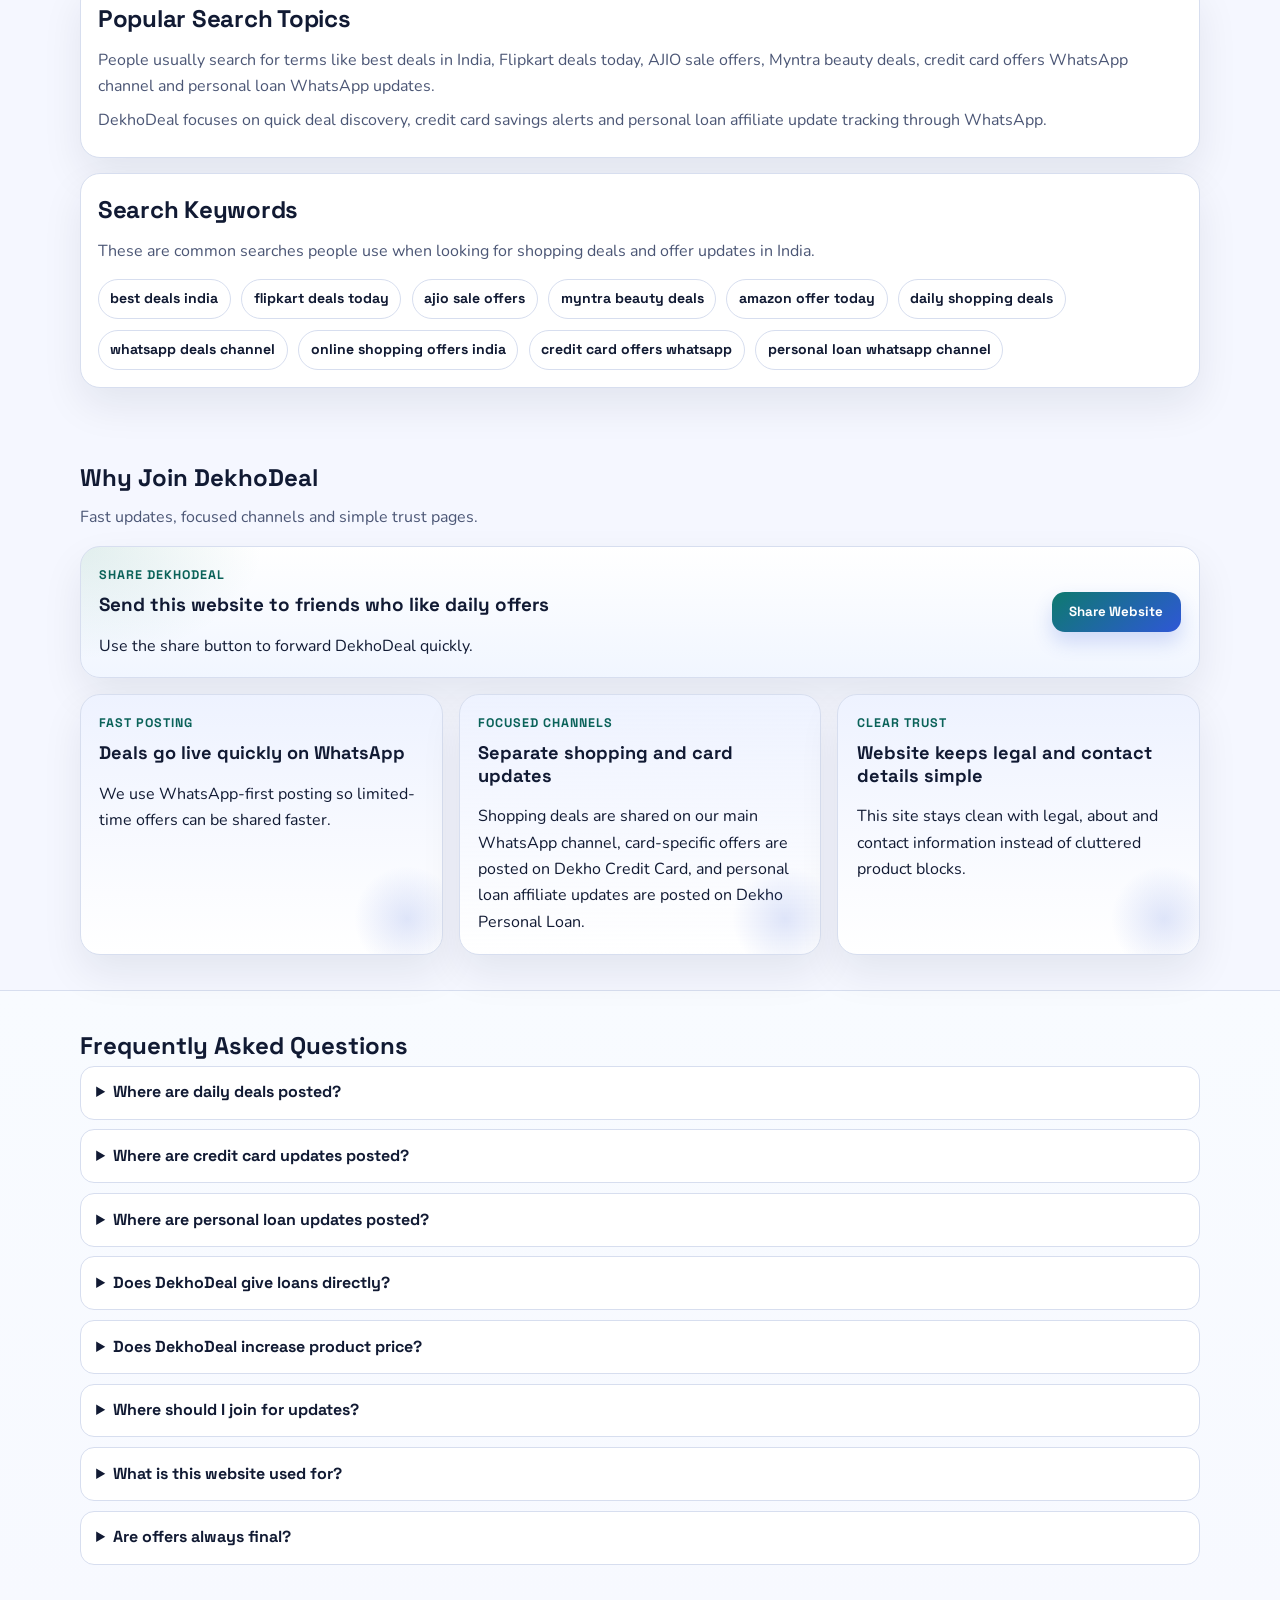
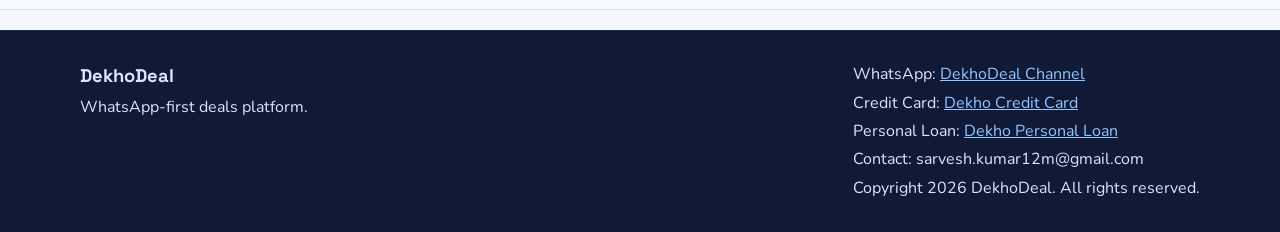
==== commit 52eed0f3: "Add files via upload" ====
--- a/index.html
+++ b/index.html
@@ -141,6 +141,42 @@
   </header>
 
   <main id="main-content">
+    <section class="promo-banner-section" aria-label="Featured promotion">
+  <div class="container">
+
+    <!-- Flipkart Freedom Sale Banner -->
+    <a
+      class="promo-banner-link"
+      href="https://fkrt.co/ai3com"
+      target="_blank"
+      rel="noopener sponsored"
+      data-en-title="Open Flipkart Freedom Sale"
+      data-hi-title="Flipkart Freedom Sale खोलें"
+      title="Open Flipkart Freedom Sale"
+    >
+      <img
+        src="freedom-flipkart.png"
+        class="freedom-banner-image"
+        alt="Flipkart Freedom Sale – Starts 8th August"
+        width="1123"
+        height="400"
+      />
+    </a>
+
+    <!-- Click Button -->
+    <div class="promo-banner-cta">
+      <a
+        href="https://fkrt.co/ai3com"
+        target="_blank"
+        rel="noopener sponsored"
+        class="freedom-sale-button"
+      >
+        🛍️ Shop Flipkart Freedom Sale
+      </a>
+    </div>
+
+  </div>
+</section>
     <section class="hero">
       <div class="container hero-grid one-col">
         <div>
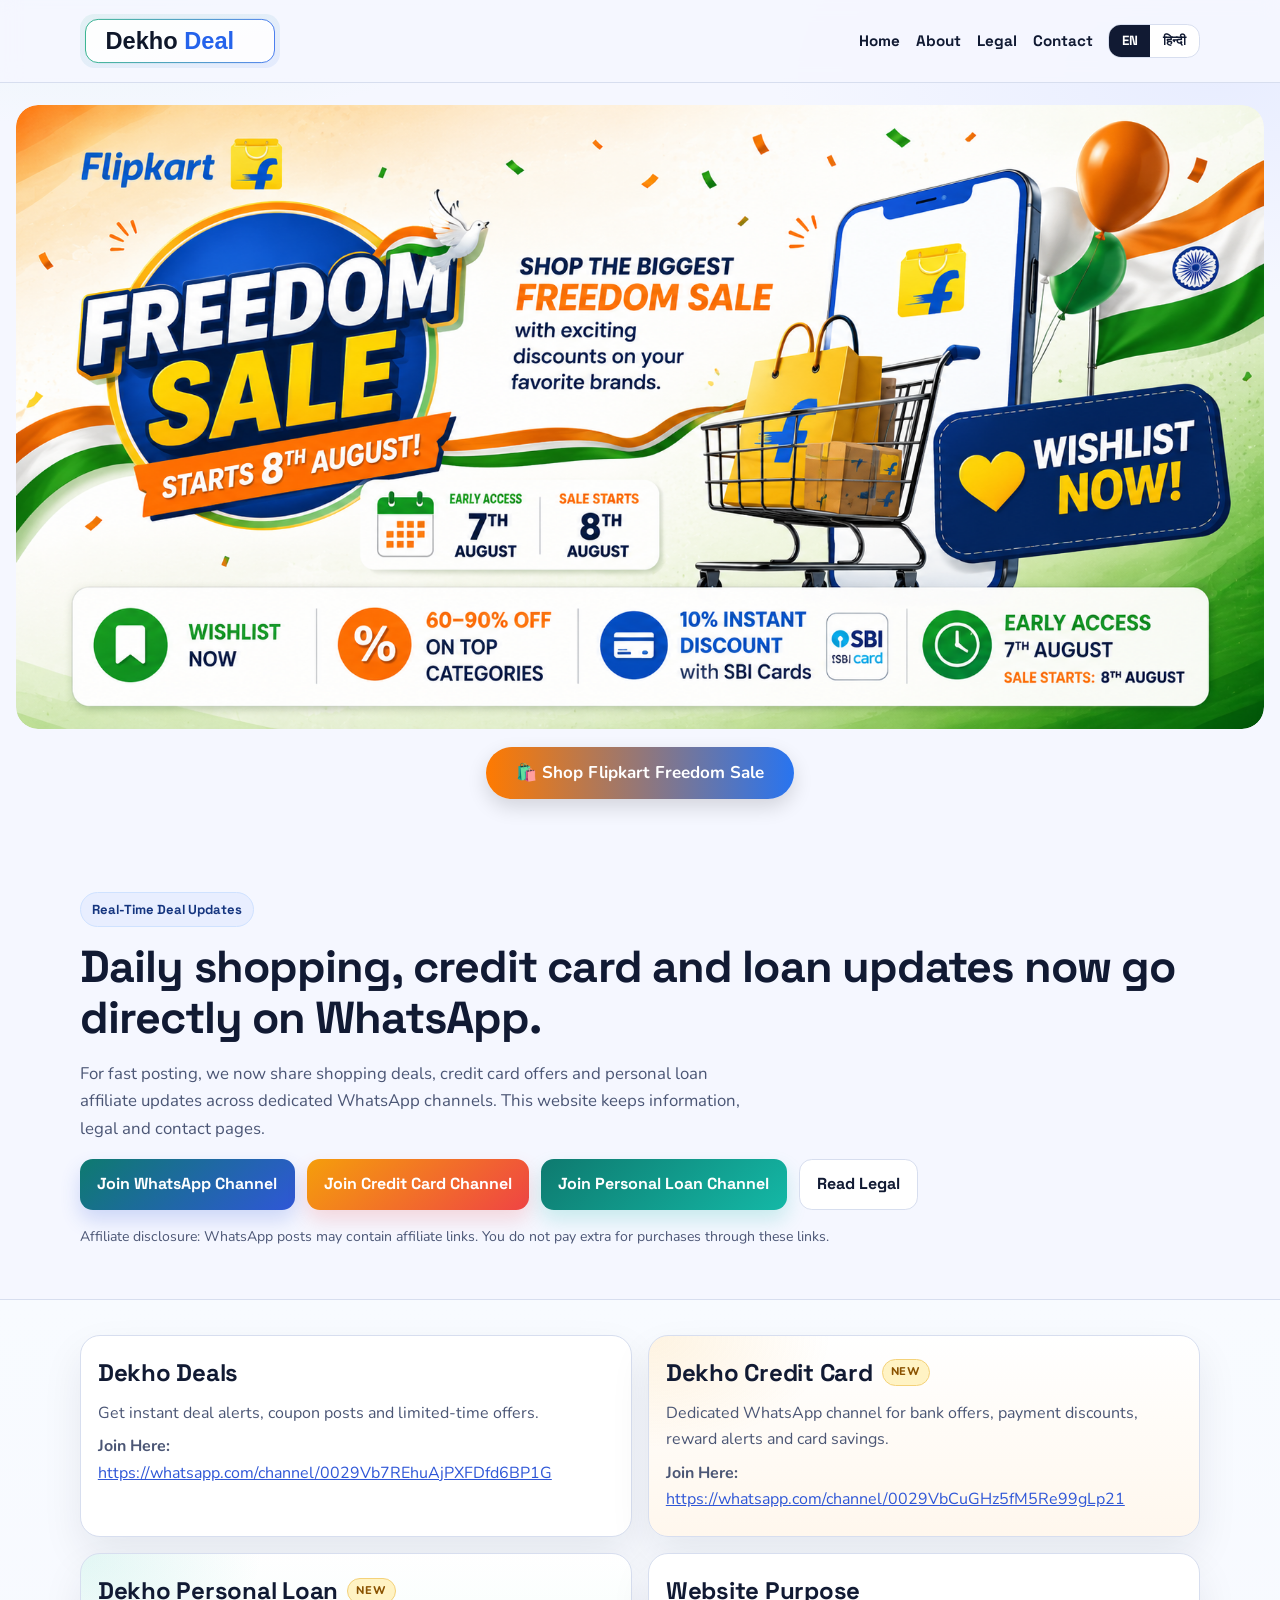
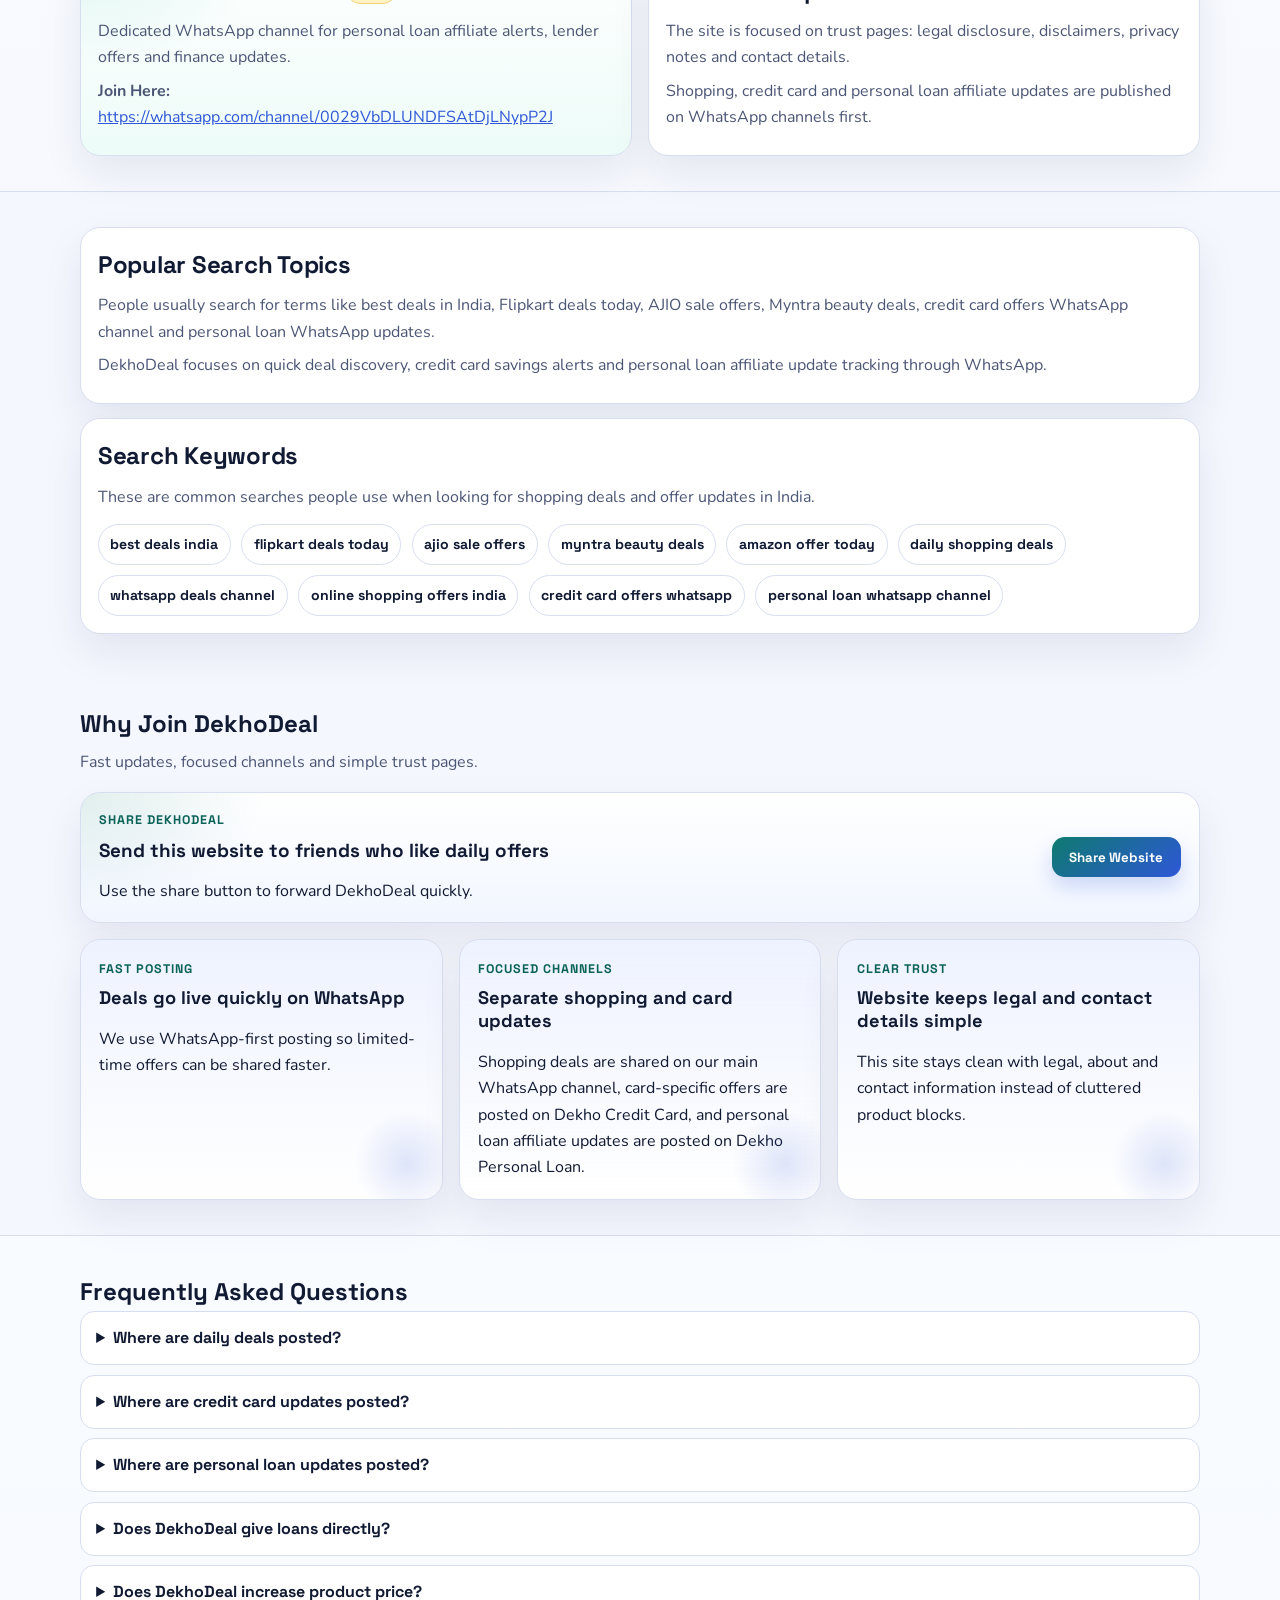
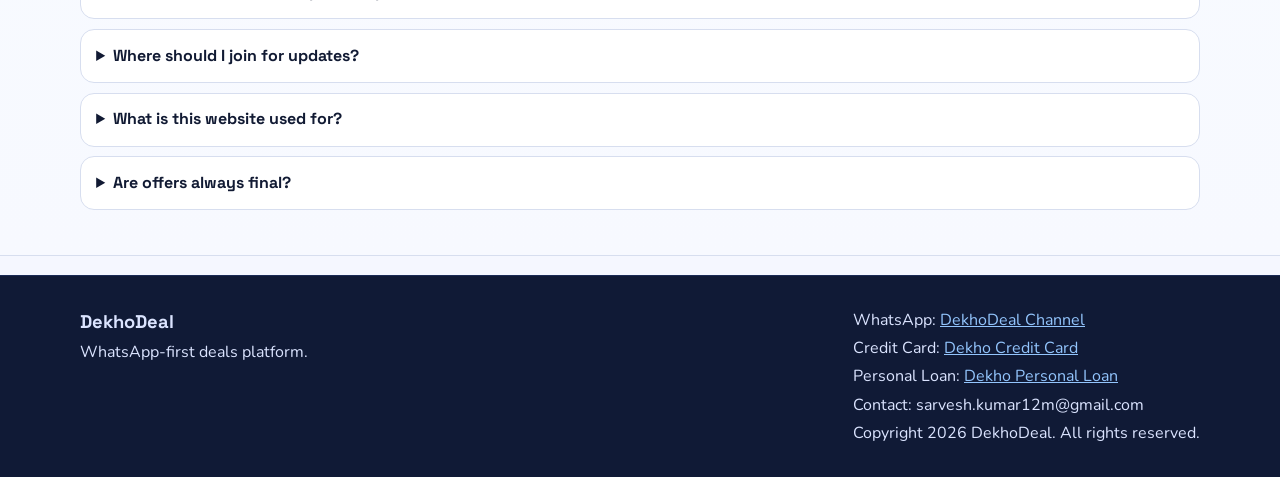
==== commit 461a901c: "Add files via upload" ====
--- a/index.html
+++ b/index.html
@@ -158,12 +158,10 @@
         src="freedom-flipkart.png"
         class="freedom-banner-image"
         alt="Flipkart Freedom Sale – Starts 8th August"
-        width="1123"
-        height="400"
       />
     </a>
 
-    <!-- Click Button -->
+    <!-- CTA Button -->
     <div class="promo-banner-cta">
       <a
         href="https://fkrt.co/ai3com"
--- a/styles.css
+++ b/styles.css
@@ -158,52 +158,178 @@
   color: #ffffff;
 }
 
+/* ================================
+   PROMO BANNER
+================================ */
+
 .promo-banner-section {
-  padding: 1rem 0 0;
-}
-
+  width: 100%;
+  padding: 22px 0 28px;
+  box-sizing: border-box;
+}
+
+.promo-banner-section .container {
+  width: min(100% - 32px, 1460px);
+  margin: 0 auto;
+}
+
+/* Banner */
 .promo-banner-link {
   display: block;
-  border: 1px solid var(--line);
-  border-radius: 24px;
+  width: 100%;
+  text-decoration: none;
+  line-height: 0;
   overflow: hidden;
-  background: var(--surface);
-  box-shadow: var(--shadow);
-  text-decoration: none;
-}
-
-.promo-banner-link:hover {
-  transform: translateY(-1px);
-  transition: transform 0.2s ease;
-}
-
-.promo-banner-image {
+  border-radius: 22px;
+}
+
+.freedom-banner-image {
   display: block;
   width: 100%;
   height: auto;
+  max-width: 100%;
+  border-radius: 22px;
   object-fit: contain;
 }
+
+/* ================================
+   CTA BUTTON
+================================ */
+
 .promo-banner-cta {
-  text-align: center;
-  margin-top: 16px;
+  display: flex;
+  justify-content: center;
+  align-items: center;
+  width: 100%;
+  margin-top: 18px;
 }
 
 .freedom-sale-button {
-  display: inline-block;
-  padding: 14px 32px;
+  display: inline-flex;
+  justify-content: center;
+  align-items: center;
+  min-height: 52px;
+  padding: 0 30px;
   border-radius: 999px;
+
   background: linear-gradient(90deg, #ff7a00, #2874f0);
-  color: #fff;
+  color: #ffffff;
+
   font-size: 17px;
   font-weight: 700;
+  line-height: 1.2;
+  text-align: center;
   text-decoration: none;
-  box-shadow: 0 6px 18px rgba(0, 0, 0, 0.15);
-  transition: transform 0.2s ease, box-shadow 0.2s ease;
+
+  box-shadow: 0 8px 20px rgba(0, 0, 0, 0.14);
+
+  transition:
+    transform 0.2s ease,
+    box-shadow 0.2s ease;
 }
 
 .freedom-sale-button:hover {
   transform: translateY(-2px);
-  box-shadow: 0 8px 22px rgba(0, 0, 0, 0.2);
+  box-shadow: 0 10px 24px rgba(0, 0, 0, 0.20);
+}
+
+.freedom-sale-button:active {
+  transform: translateY(0);
+}
+
+
+/* ================================
+   TABLET
+================================ */
+
+@media (max-width: 768px) {
+
+  .promo-banner-section {
+    padding: 16px 0 24px;
+  }
+
+  .promo-banner-section .container {
+    width: min(100% - 24px, 700px);
+  }
+
+  .promo-banner-link {
+    border-radius: 16px;
+  }
+
+  .freedom-banner-image {
+    width: 100%;
+    height: auto;
+    border-radius: 16px;
+  }
+
+  .promo-banner-cta {
+    margin-top: 14px;
+  }
+
+  .freedom-sale-button {
+    min-height: 50px;
+    padding: 0 26px;
+    font-size: 16px;
+  }
+}
+
+
+/* ================================
+   SMARTPHONE
+================================ */
+
+@media (max-width: 480px) {
+
+  .promo-banner-section {
+    padding: 12px 0 20px;
+  }
+
+  .promo-banner-section .container {
+    width: calc(100% - 20px);
+    max-width: none;
+  }
+
+  .promo-banner-link {
+    border-radius: 13px;
+  }
+
+  .freedom-banner-image {
+    width: 100%;
+    height: auto;
+    border-radius: 13px;
+  }
+
+  .promo-banner-cta {
+    margin-top: 12px;
+    padding: 0 2px;
+  }
+
+  .freedom-sale-button {
+    width: 100%;
+    min-height: 50px;
+    padding: 0 14px;
+    border-radius: 14px;
+    font-size: 15px;
+    box-sizing: border-box;
+  }
+}
+
+
+/* ================================
+   VERY SMALL PHONES
+================================ */
+
+@media (max-width: 360px) {
+
+  .promo-banner-section .container {
+    width: calc(100% - 16px);
+  }
+
+  .freedom-sale-button {
+    min-height: 48px;
+    font-size: 14px;
+    padding: 0 10px;
+  }
 }
 .hero {
   padding: 4.1rem 0 2.3rem;
@@ -761,6 +887,24 @@
     width: 168px;
   }
 
+  .promo-banner-section {
+    padding-top: 0.75rem;
+  }
+
+  .promo-banner-link {
+    border-radius: 16px;
+  }
+
+  .promo-banner-cta {
+    margin-top: 0.7rem;
+  }
+
+  .freedom-sale-button {
+    width: 100%;
+    padding: 0.9rem 1rem;
+    font-size: 0.95rem;
+  }
+
   .text-feed,
   .info-card {
     padding: 0.9rem;
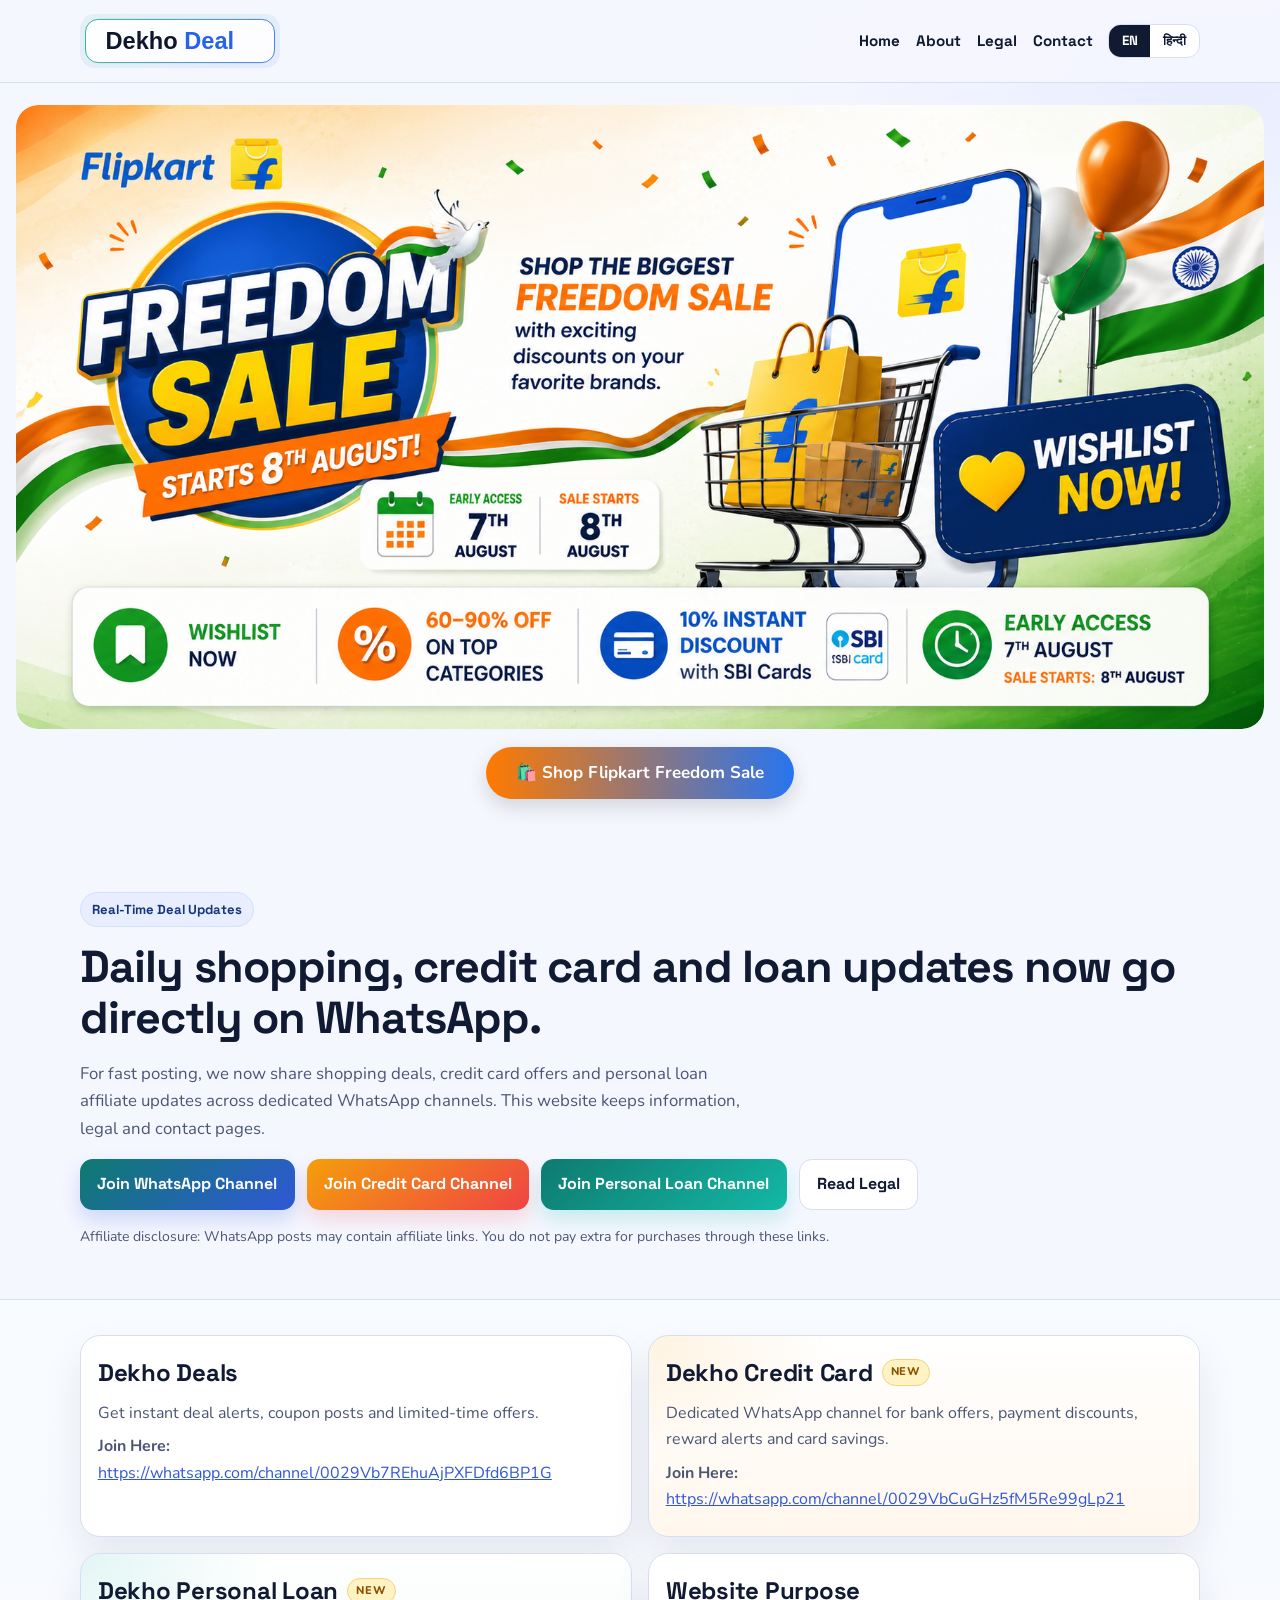
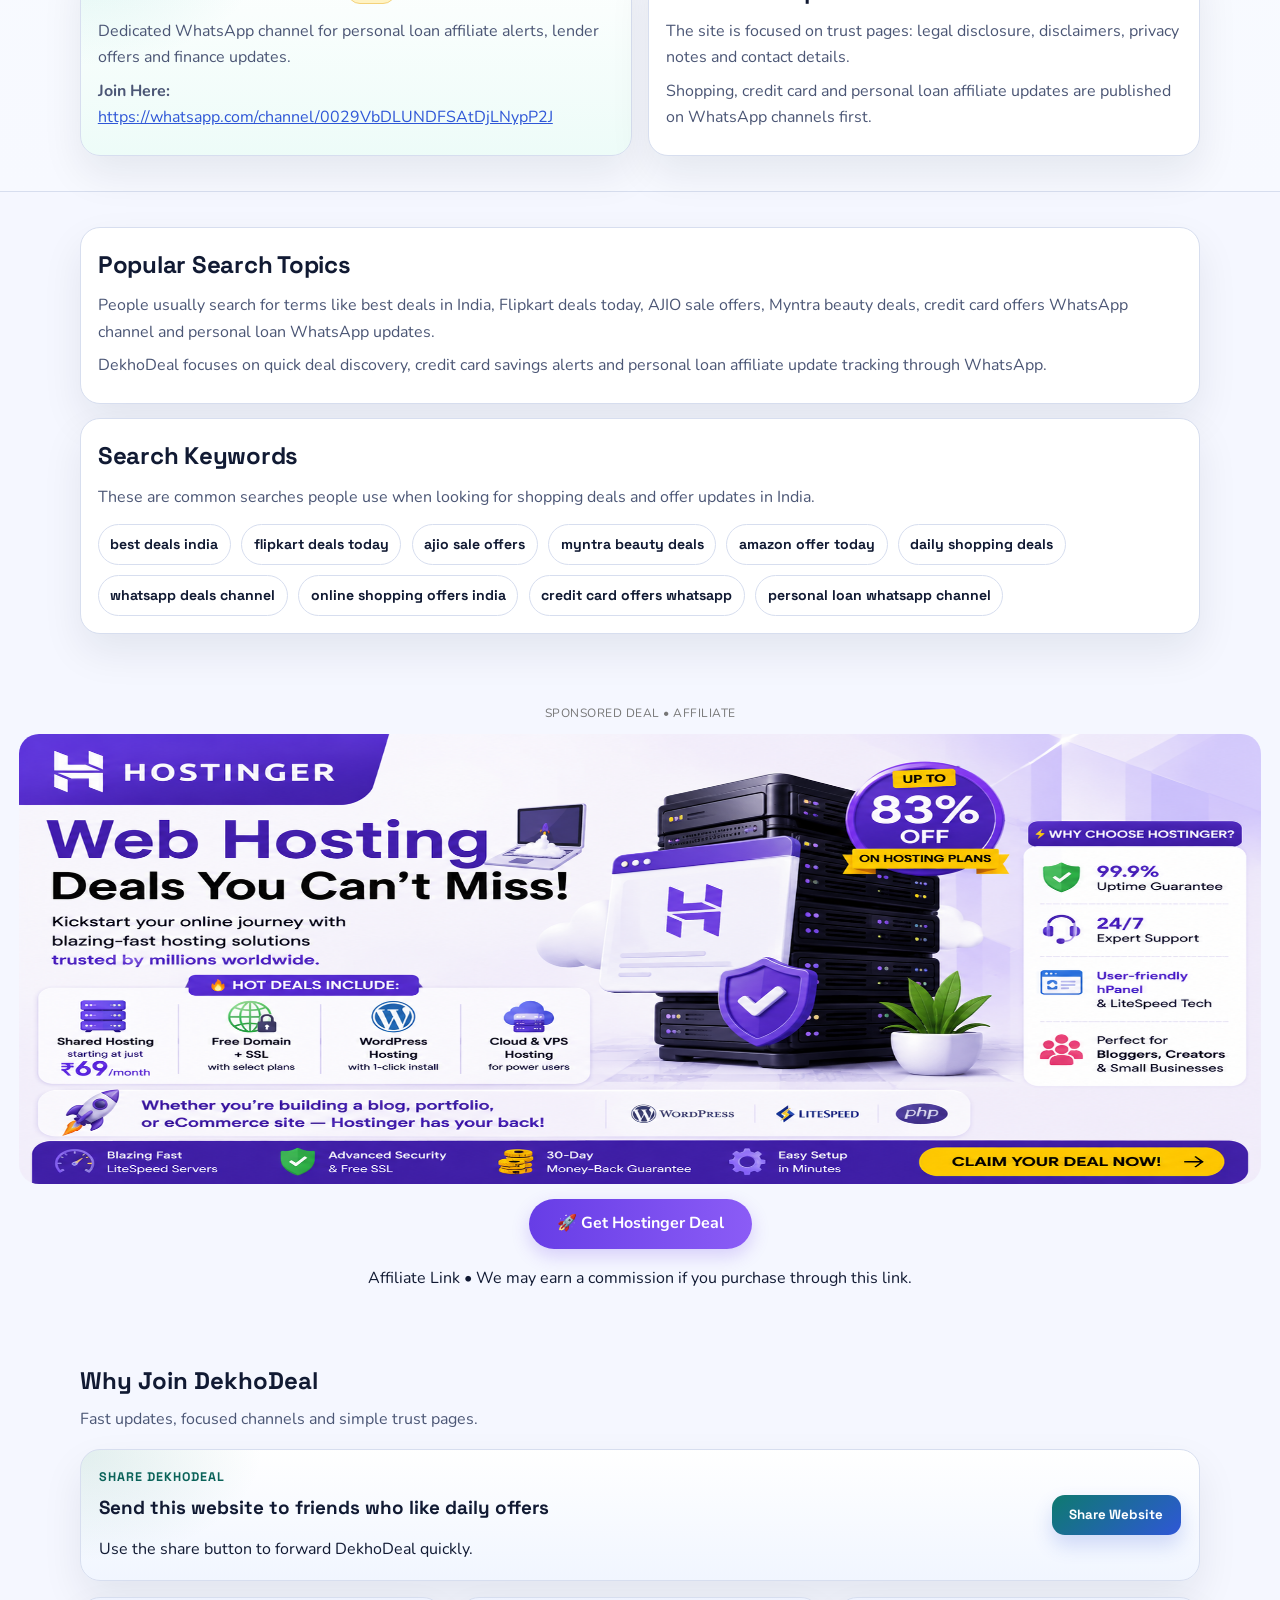
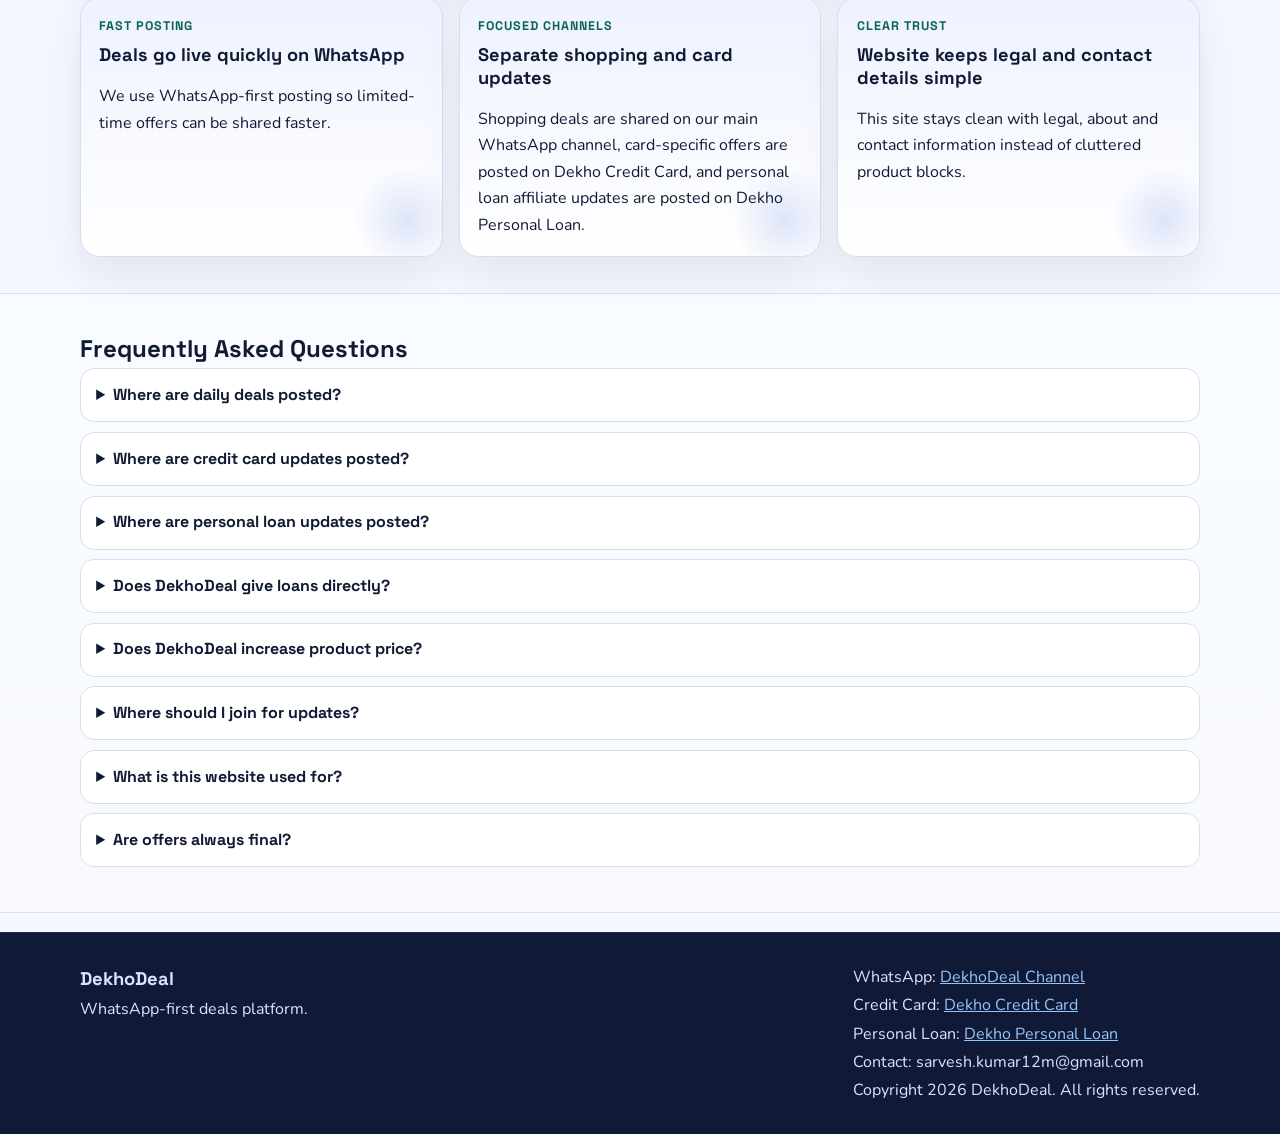
==== commit bc10ebaa: "Add files via upload" ====
--- a/index.html
+++ b/index.html
@@ -250,7 +250,39 @@
         </article>
       </div>
     </section>
-
+<!-- Sponsored Affiliate Deal -->
+<section class="affiliate-ad" aria-label="Sponsored deal">
+
+  <div class="affiliate-ad-label">
+    Sponsored Deal • AFFILIATE
+  </div>
+
+  <a
+    href="https://extp.in/w3z689"
+    target="_blank"
+    rel="noopener sponsored"
+    class="affiliate-ad-link"
+  >
+    <img
+      src="hostinger-banner.png"
+      alt="Hostinger Web Hosting Deals"
+      class="affiliate-ad-image"
+    />
+  </a>
+
+  <a
+    href="https://extp.in/w3z689"
+    target="_blank"
+    rel="noopener sponsored"
+    class="affiliate-ad-button"
+  >
+    🚀 Get Hostinger Deal
+  </a>
+<p class="affiliate-disclosure">
+  Affiliate Link • We may earn a commission if you purchase through this link.
+</p>
+
+</section>
     <section class="section">
       <div class="container">
         <div class="section-head">
--- a/styles.css
+++ b/styles.css
@@ -1002,3 +1002,75 @@
   }
 }
 
+/*=================== AFFILIATE AD =================*/
+
+
+.affiliate-ad {
+  width: 100%;
+  max-width: 1460px;
+  margin: 35px auto;
+  text-align: center;
+  box-sizing: border-box;
+}
+
+.affiliate-ad-label {
+  font-size: 12px;
+  color: #777;
+  margin-bottom: 10px;
+  text-transform: uppercase;
+  letter-spacing: 0.5px;
+}
+
+.affiliate-ad-link {
+  display: block;
+  width: 100%;
+  line-height: 0;
+  overflow: hidden;
+  border-radius: 20px;
+}
+
+.affiliate-ad-image {
+  width: 97%;
+  height: 450px;
+  max-width: 100%;
+  border-radius: 20px;
+}
+
+.affiliate-ad-button {
+  display: inline-flex;
+  align-items: center;
+  justify-content: center;
+
+  margin-top: 15px;
+  min-height: 50px;
+  padding: 0 28px;
+
+  border-radius: 999px;
+  background: linear-gradient(90deg, #673de6, #8b5cf6);
+  color: #fff;
+
+  font-size: 16px;
+  font-weight: 700;
+  text-decoration: none;
+
+  box-shadow: 0 7px 18px rgba(103, 61, 230, 0.22);
+}
+
+@media (max-width: 600px) {
+  .affiliate-ad {
+    width: calc(100% - 20px);
+    margin: 28px auto;
+  }
+
+  .affiliate-ad-link {
+    border-radius: 14px;
+  }
+
+  .affiliate-ad-button {
+    width: 100%;
+    box-sizing: border-box;
+    border-radius: 14px;
+    font-size: 15px;
+  }
+}
+
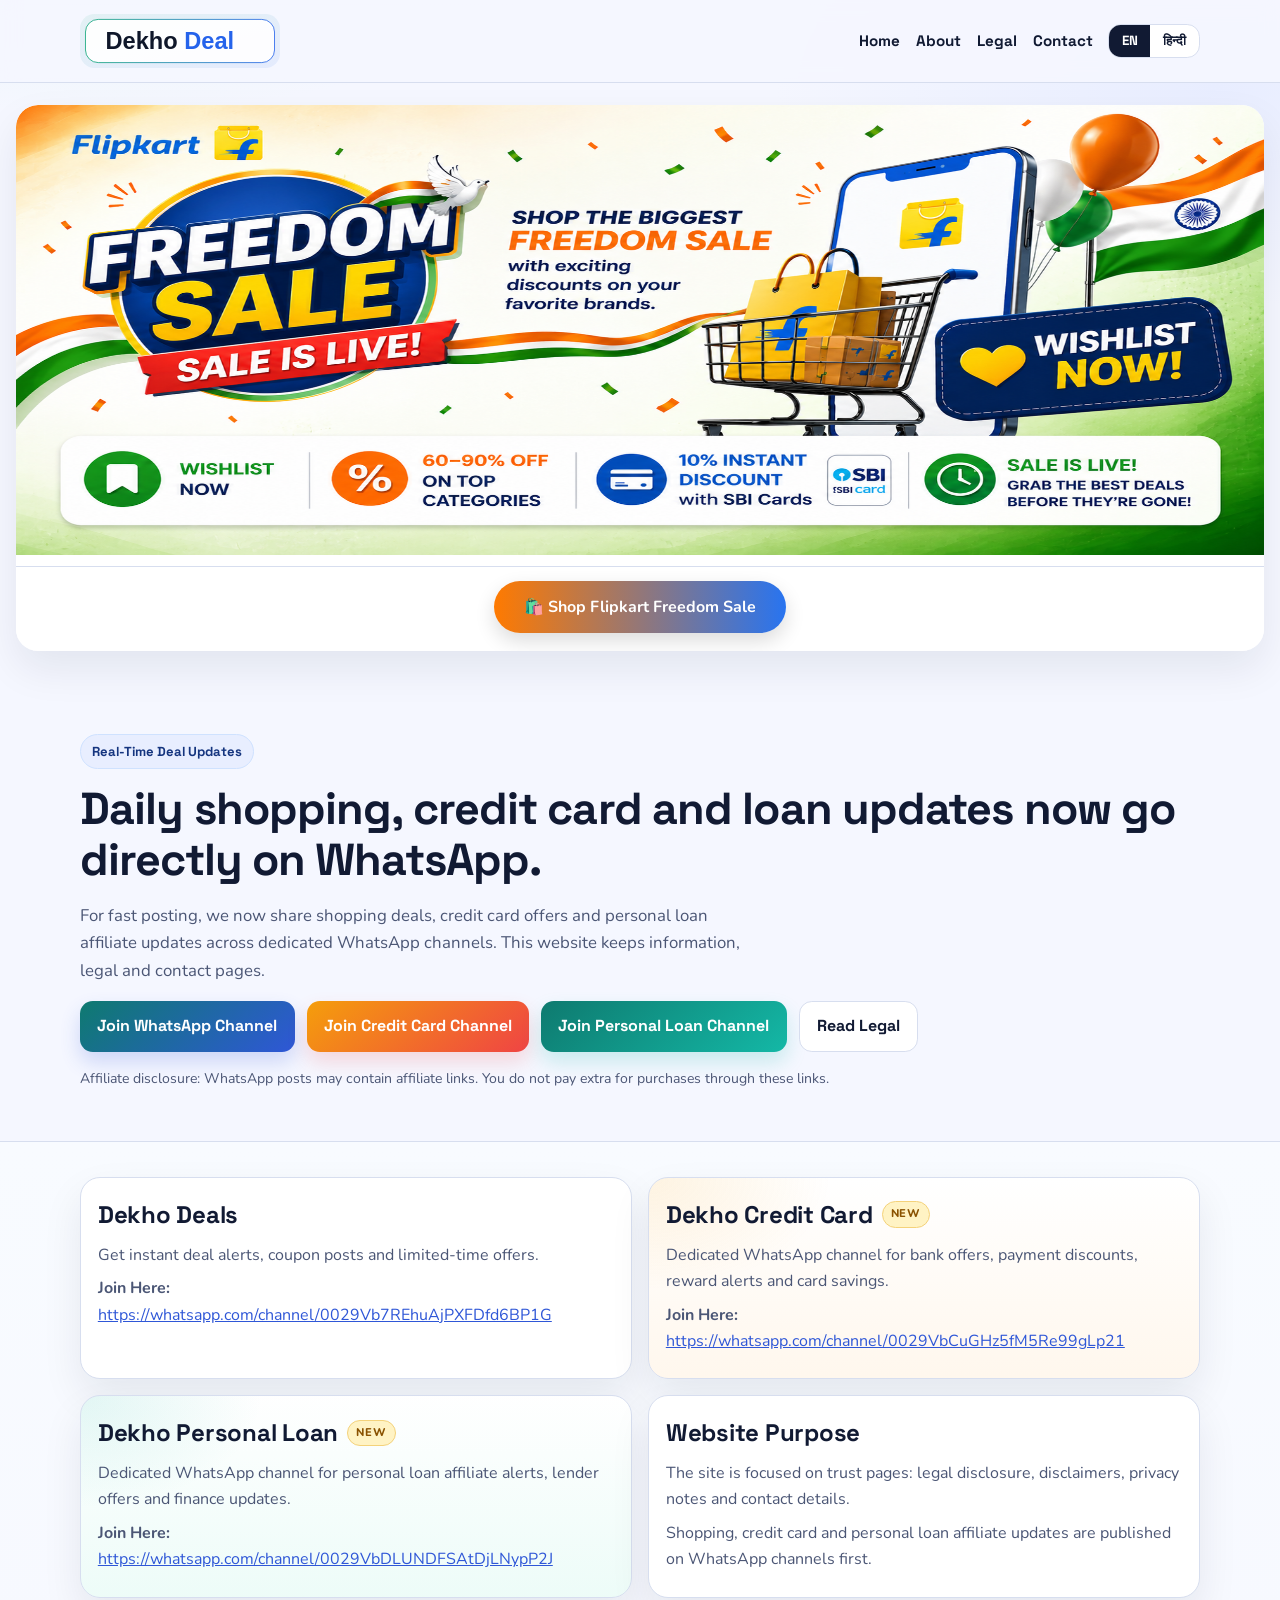
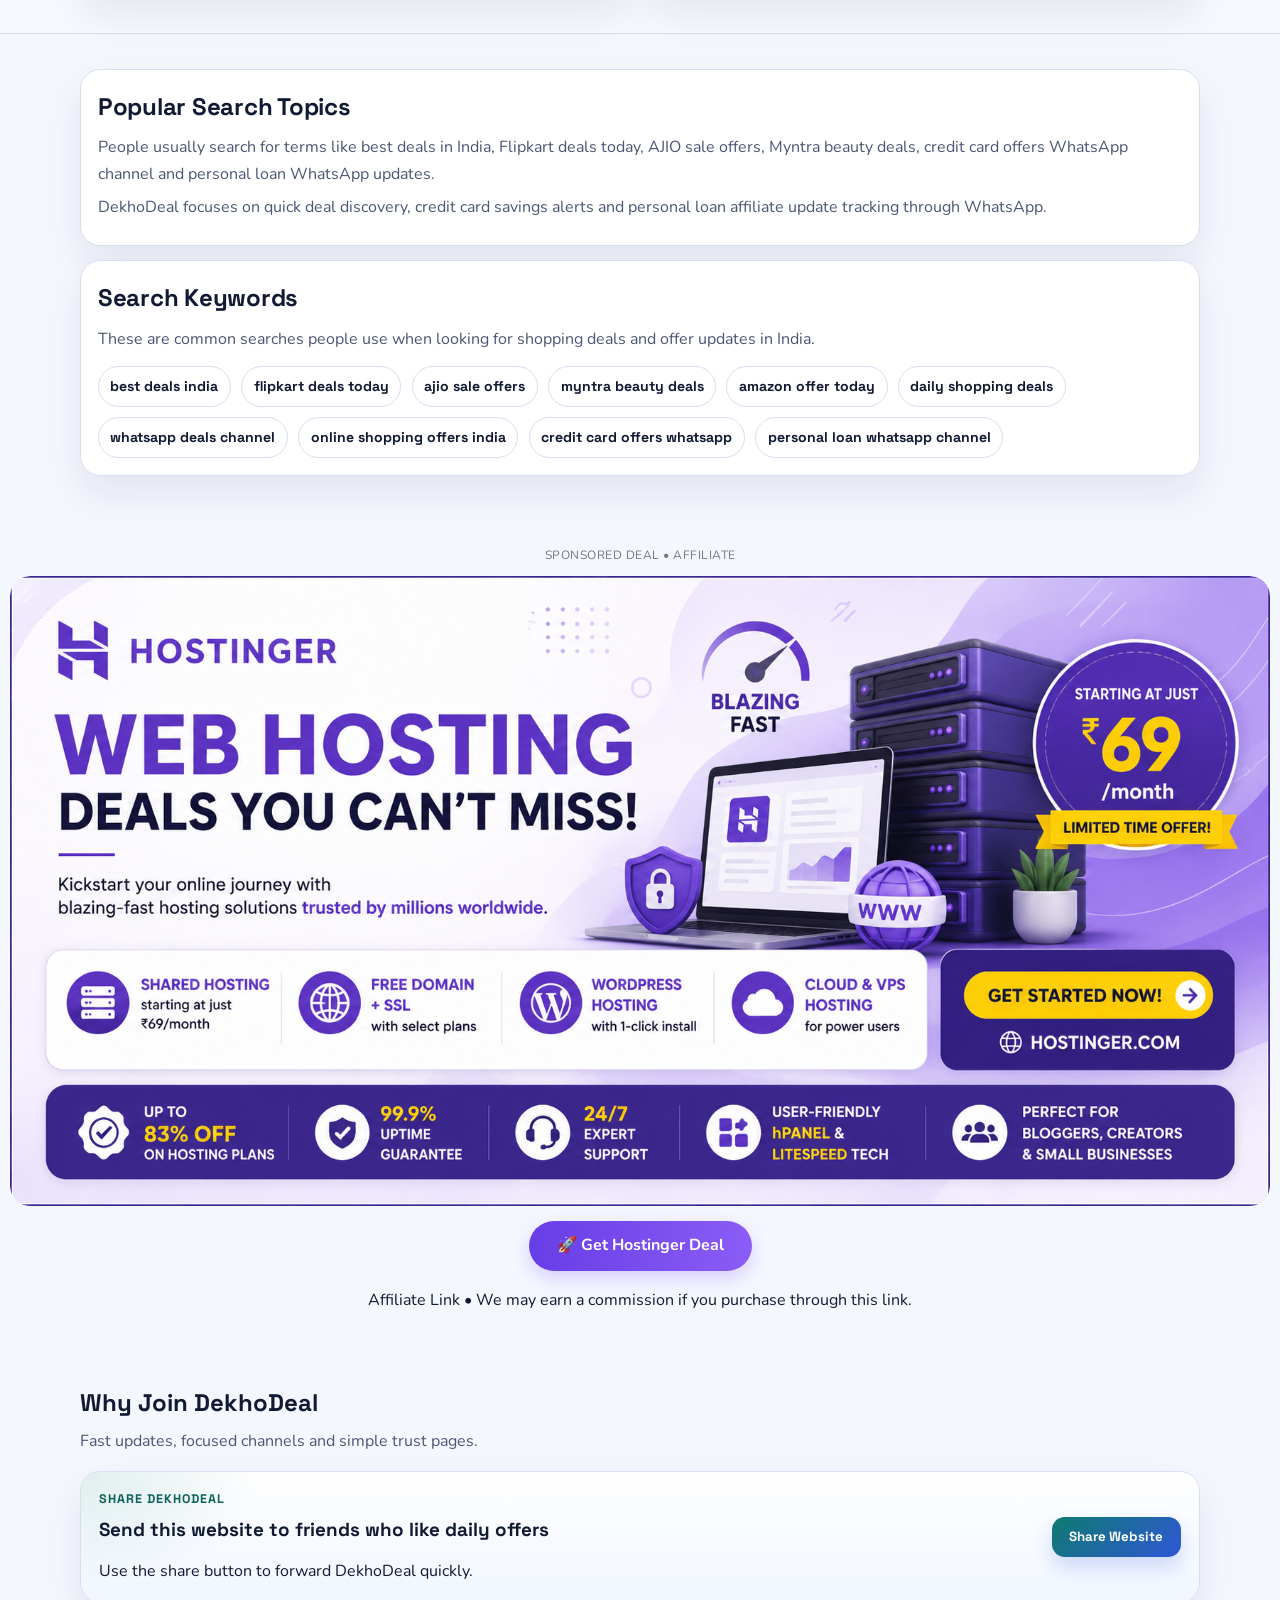
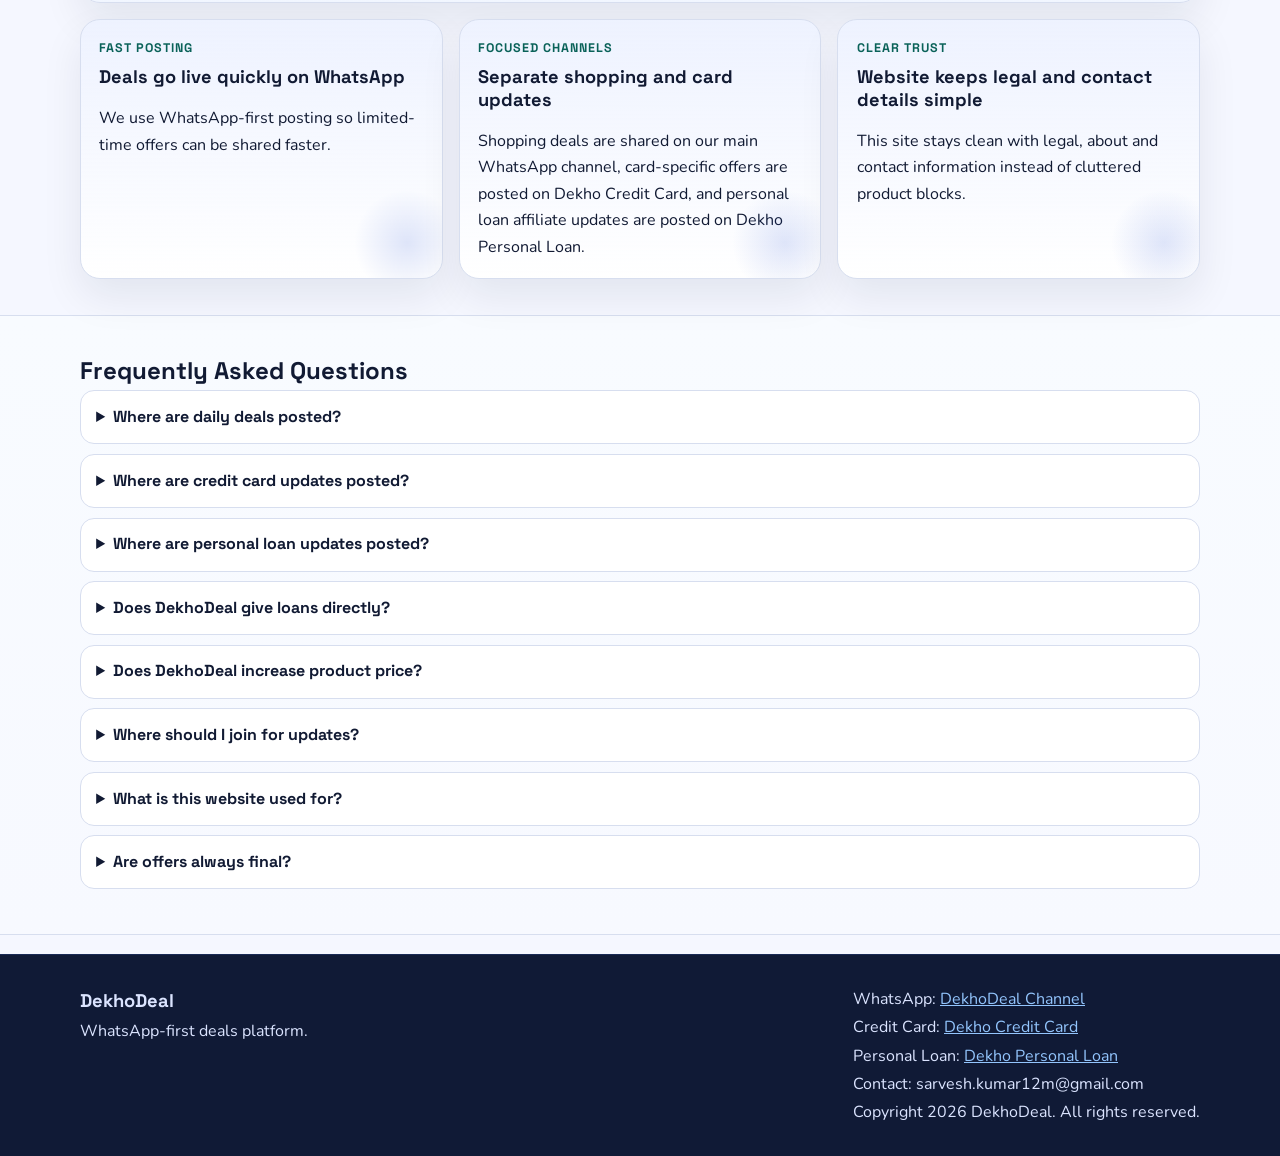
==== commit bdfce2f3: "Add files via upload" ====
--- a/index.html
+++ b/index.html
@@ -141,40 +141,72 @@
   </header>
 
   <main id="main-content">
-    <section class="promo-banner-section" aria-label="Featured promotion">
-  <div class="container">
-
-    <!-- Flipkart Freedom Sale Banner -->
-    <a
-      class="promo-banner-link"
-      href="https://fkrt.co/ai3com"
-      target="_blank"
-      rel="noopener sponsored"
-      data-en-title="Open Flipkart Freedom Sale"
-      data-hi-title="Flipkart Freedom Sale खोलें"
-      title="Open Flipkart Freedom Sale"
-    >
-      <img
-        src="freedom-flipkart.png"
-        class="freedom-banner-image"
-        alt="Flipkart Freedom Sale – Starts 8th August"
-      />
-    </a>
-
-    <!-- CTA Button -->
-    <div class="promo-banner-cta">
-      <a
-        href="https://fkrt.co/ai3com"
-        target="_blank"
-        rel="noopener sponsored"
-        class="freedom-sale-button"
-      >
-        🛍️ Shop Flipkart Freedom Sale
-      </a>
-    </div>
-
-  </div>
-</section>
+    <section class="promo-banner-section" aria-label="Featured promotions">
+      <div class="container">
+        <div class="promo-banner-slider" aria-live="polite">
+          <div class="promo-banner-track">
+            <article class="promo-slide" data-slide="1">
+              <a
+                class="promo-banner-link"
+                href="https://fkrt.co/ai3com"
+                target="_blank"
+                rel="noopener sponsored"
+                data-en-title="Open Flipkart Freedom Sale"
+                data-hi-title="Flipkart Freedom Sale खोलें"
+                title="Open Flipkart Freedom Sale"
+              >
+                <img
+                  src="freedom-flipkart.png"
+                  class="promo-slide-image"
+                  alt="Flipkart Freedom Sale – Starts 8th August"
+                />
+              </a>
+              <div class="promo-slide-footer">
+                <a
+                  href="https://fkrt.co/ai3com"
+                  target="_blank"
+                  rel="noopener sponsored"
+                  class="promo-slide-action"
+                >
+                  🛍️ Shop Flipkart Freedom Sale
+                </a>
+              </div>
+            </article>
+            <article class="promo-slide" data-slide="2">
+              <a
+                class="promo-banner-link"
+                href="https://ajiio.co/pA1bIp"
+                target="_blank"
+                rel="noopener sponsored"
+                data-en-title="Ajio Sale Offers"
+                data-hi-title="Ajio Sale Offers खोलें"
+                title="Open Ajio Sale Offers"
+              >
+                <img
+                  src="ajio-sale-now.png"
+                  class="promo-slide-image"
+                  alt="Ajio Sale Offers"
+                />
+              </a>
+              <div class="promo-slide-footer">
+                <a
+                  href="https://ajiio.co/pA1bIp"
+                  target="_blank"
+                  rel="noopener sponsored"
+                  class="promo-slide-action"
+                >
+                  🚀 Get Ajio Sale Deal
+                </a>
+              </div>
+            </article>
+          </div>
+          <div class="promo-slider-controls">
+            <button type="button" class="slider-dot is-active" aria-label="Slide 1"></button>
+            <button type="button" class="slider-dot" aria-label="Slide 2"></button>
+          </div>
+        </div>
+      </div>
+    </section>
     <section class="hero">
       <div class="container hero-grid one-col">
         <div>
--- a/styles.css
+++ b/styles.css
@@ -164,7 +164,7 @@
 
 .promo-banner-section {
   width: 100%;
-  padding: 22px 0 28px;
+  padding: 22px 0 18px;
   box-sizing: border-box;
 }
 
@@ -173,68 +173,102 @@
   margin: 0 auto;
 }
 
-/* Banner */
+.promo-banner-slider {
+  position: relative;
+  overflow: hidden;
+  border-radius: 22px;
+  background: var(--surface);
+  box-shadow: var(--shadow);
+  max-width: 100%;
+  aspect-ratio: 16 / 7;
+  min-height: 260px;
+}
+
+.promo-banner-track {
+  display: flex;
+  transition: transform 0.4s ease;
+  width: 100%;
+  height: 100%;
+}
+
+.promo-slide {
+  min-width: 100%;
+  flex-shrink: 0;
+  display: flex;
+  flex-direction: column;
+}
+
 .promo-banner-link {
-  display: block;
+  display: flex;
+  flex-direction: column;
   width: 100%;
   text-decoration: none;
   line-height: 0;
   overflow: hidden;
-  border-radius: 22px;
-}
-
-.freedom-banner-image {
-  display: block;
+  flex: 1;
+}
+
+.promo-slide-image {
   width: 100%;
-  height: auto;
+  height: 450px;
   max-width: 100%;
-  border-radius: 22px;
-  object-fit: contain;
-}
-
-/* ================================
-   CTA BUTTON
-================================ */
-
-.promo-banner-cta {
+  border-radius: 22px 22px 0 0;
+  object-fit: auto;
+}
+
+.promo-slide-footer {
+  padding: 14px 18px 18px;
   display: flex;
   justify-content: center;
-  align-items: center;
-  width: 100%;
-  margin-top: 18px;
-}
-
-.freedom-sale-button {
+  background: var(--surface);
+  border-top: 1px solid var(--line);
+}
+
+.promo-slide-action {
   display: inline-flex;
   justify-content: center;
   align-items: center;
   min-height: 52px;
   padding: 0 30px;
   border-radius: 999px;
-
   background: linear-gradient(90deg, #ff7a00, #2874f0);
   color: #ffffff;
-
-  font-size: 17px;
+  font-size: 1rem;
   font-weight: 700;
-  line-height: 1.2;
-  text-align: center;
   text-decoration: none;
-
   box-shadow: 0 8px 20px rgba(0, 0, 0, 0.14);
-
-  transition:
-    transform 0.2s ease,
-    box-shadow 0.2s ease;
-}
-
-.freedom-sale-button:hover {
+  transition: transform 0.2s ease, box-shadow 0.2s ease;
+}
+
+.promo-slide-action:hover {
   transform: translateY(-2px);
   box-shadow: 0 10px 24px rgba(0, 0, 0, 0.20);
 }
 
-.freedom-sale-button:active {
+.promo-slide-action:active {
   transform: translateY(0);
+}
+
+.promo-slider-controls {
+  display: flex;
+  justify-content: center;
+  gap: 0.65rem;
+  padding: 14px 0 10px;
+}
+
+.slider-dot {
+  width: 12px;
+  height: 12px;
+  border: 1px solid rgba(17, 26, 51, 0.16);
+  border-radius: 999px;
+  background: transparent;
+  cursor: pointer;
+  transition: background 0.25s ease, transform 0.25s ease;
+}
+
+.slider-dot.is-active {
+  background: var(--brand);
+  transform: scale(1.1);
 }
 
 
@@ -253,20 +287,20 @@
   }
 
   .promo-banner-link {
-    border-radius: 16px;
-  }
-
-  .freedom-banner-image {
+    border-radius: 16px 16px 0 0;
+  }
+
+  .promo-slide-image {
     width: 100%;
     height: auto;
-    border-radius: 16px;
-  }
-
-  .promo-banner-cta {
-    margin-top: 14px;
-  }
-
-  .freedom-sale-button {
+    border-radius: 16px 16px 0 0;
+  }
+
+  .promo-slide-footer {
+    padding: 14px 16px 18px;
+  }
+
+  .promo-slide-action {
     min-height: 50px;
     padding: 0 26px;
     font-size: 16px;
@@ -290,21 +324,20 @@
   }
 
   .promo-banner-link {
-    border-radius: 13px;
-  }
-
-  .freedom-banner-image {
+    border-radius: 13px 13px 0 0;
+  }
+
+  .promo-slide-image {
     width: 100%;
-    height: auto;
-    border-radius: 13px;
-  }
-
-  .promo-banner-cta {
-    margin-top: 12px;
-    padding: 0 2px;
-  }
-
-  .freedom-sale-button {
+    height: 190px;
+    object-fit: auto;
+  }
+
+  .promo-slide-footer {
+    padding: 12px 14px 16px;
+  }
+
+  .promo-slide-action {
     width: 100%;
     min-height: 50px;
     padding: 0 14px;
@@ -1009,6 +1042,7 @@
   width: 100%;
   max-width: 1460px;
   margin: 35px auto;
+  padding: 0 10px;
   text-align: center;
   box-sizing: border-box;
 }
@@ -1030,10 +1064,12 @@
 }
 
 .affiliate-ad-image {
-  width: 97%;
-  height: 450px;
+  display: block;
+  width: 100%;
+  height: auto;
   max-width: 100%;
   border-radius: 20px;
+  object-fit: contain;
 }
 
 .affiliate-ad-button {
@@ -1056,21 +1092,39 @@
   box-shadow: 0 7px 18px rgba(103, 61, 230, 0.22);
 }
 
+/* 📱 Smartphone */
 @media (max-width: 600px) {
+
   .affiliate-ad {
-    width: calc(100% - 20px);
-    margin: 28px auto;
+    width: 100%;
+    margin: 25px auto;
+    padding: 0 10px;
+  }
+
+  .affiliate-ad-label {
+    font-size: 11px;
+    margin-bottom: 8px;
   }
 
   .affiliate-ad-link {
-    border-radius: 14px;
+    width: 100%;
+    border-radius: 12px;
+  }
+
+  .affiliate-ad-image {
+    width: 100%;
+    height: auto;
+    border-radius: 12px;
+    object-fit: contain;
   }
 
   .affiliate-ad-button {
     width: 100%;
+    min-height: 48px;
+    padding: 0 16px;
     box-sizing: border-box;
-    border-radius: 14px;
+
+    border-radius: 12px;
     font-size: 15px;
   }
-}
-
+}
